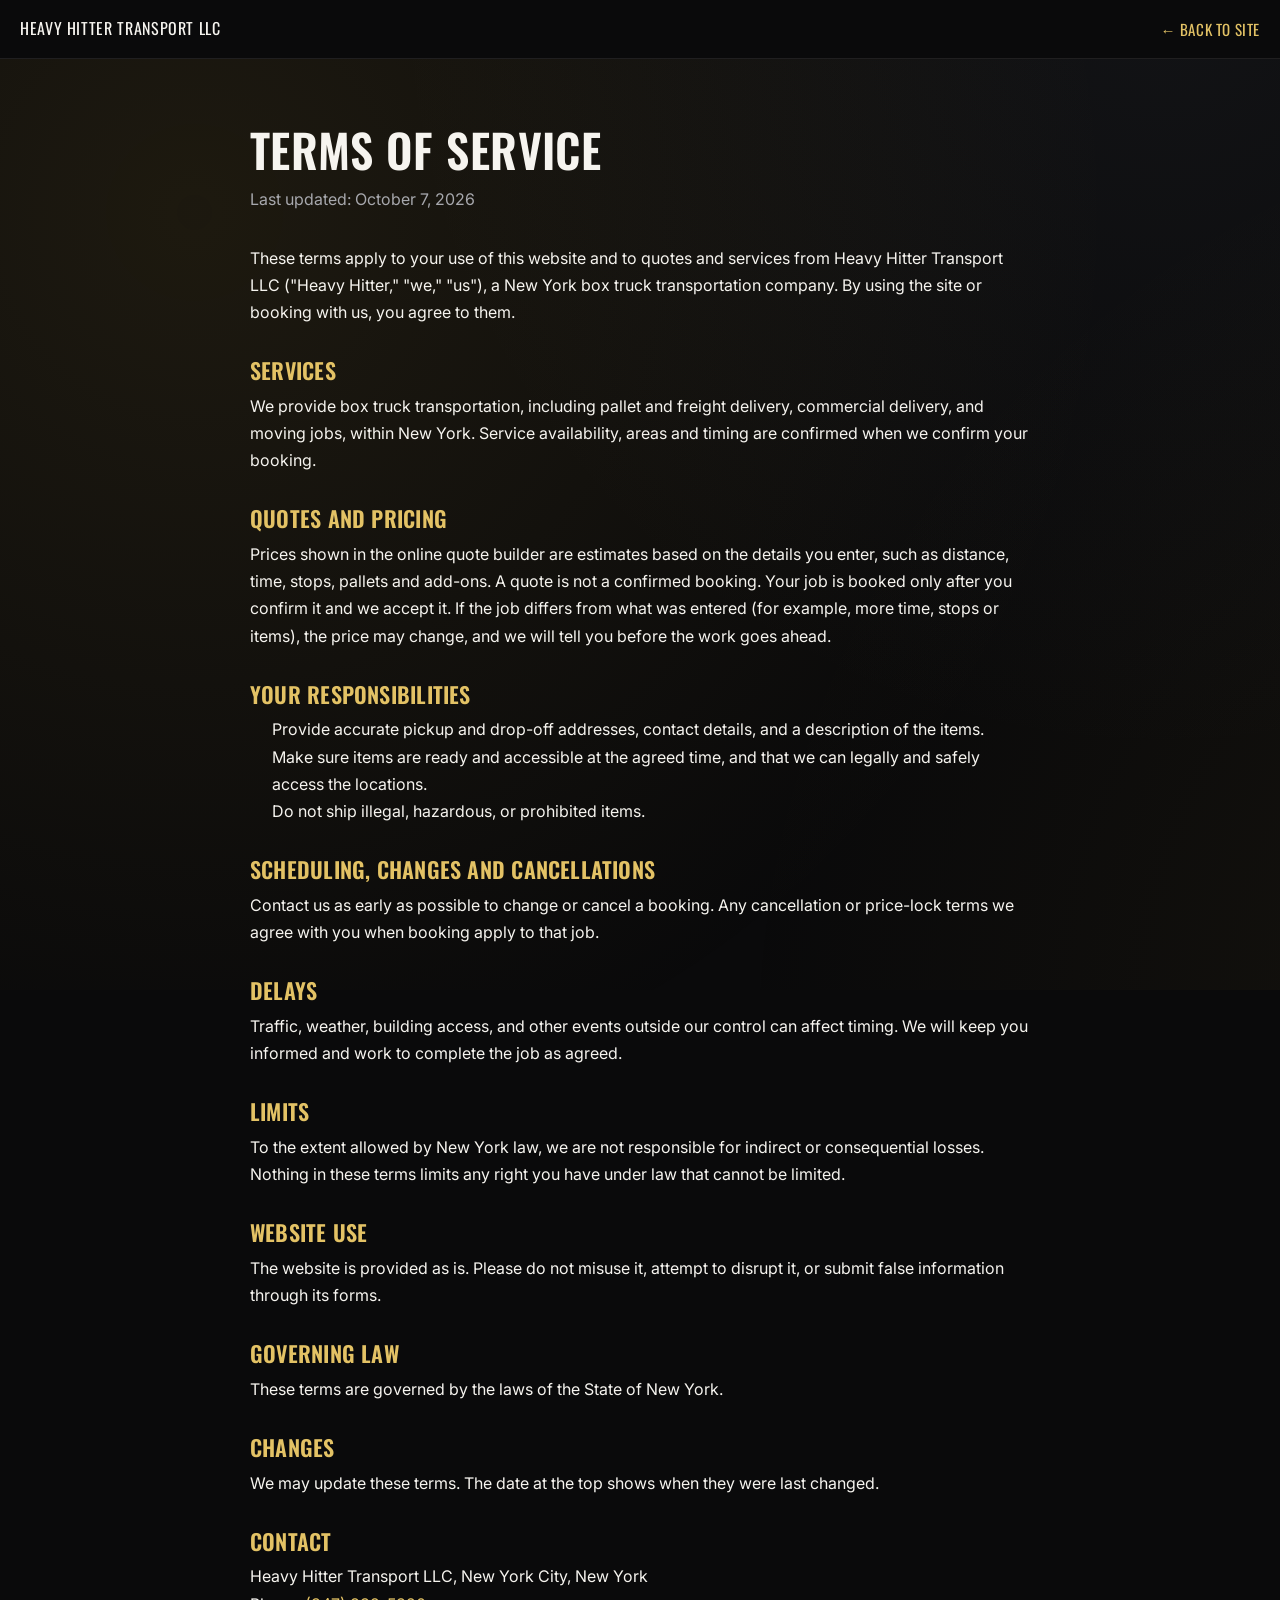
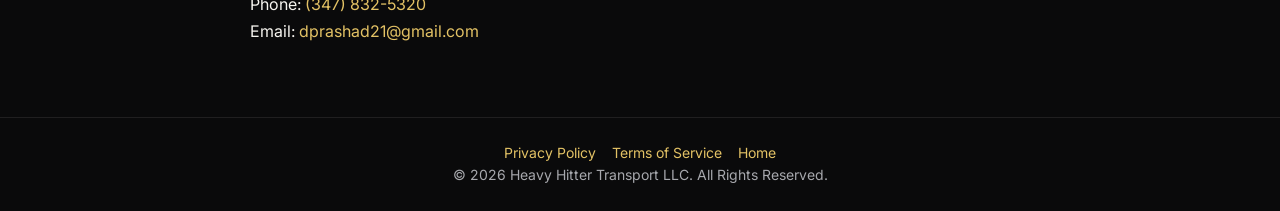
==== terms.html @ 1e374a1f "Add legal pages / update sitemap (terms.html)" ====
<!DOCTYPE html>
<html lang="en">
<head>
<meta charset="UTF-8" />
<meta name="viewport" content="width=device-width, initial-scale=1, viewport-fit=cover" />
<title>Terms of Service | Heavy Hitter Transport LLC</title>
<meta name="description" content="Terms of Service for Heavy Hitter Transport LLC, a New York box truck transportation company." />
<meta name="robots" content="index, follow" />
<link rel="canonical" href="https://www.heavyhittertransport.com/terms.html" />
<link rel="icon" href="favicon.svg" type="image/svg+xml" />
<link rel="preconnect" href="https://fonts.googleapis.com" />
<link rel="preconnect" href="https://fonts.gstatic.com" crossorigin />
<link href="https://fonts.googleapis.com/css2?family=Inter:wght@400;500;600;700&family=Oswald:wght@500;600;700&family=IBM+Plex+Mono:wght@500;600&display=swap" rel="stylesheet" />
<link rel="stylesheet" href="assets/css/styles.css" />
<style>
.legal-wrap{max-width:820px;margin:0 auto;padding:calc(var(--nav-h) + 48px) 20px 72px}
.legal-wrap h1{font-size:clamp(30px,5vw,46px);margin-bottom:8px}
.legal-wrap .legal-updated{color:var(--c-muted);margin-bottom:32px}
.legal-wrap h2{font-size:22px;margin:32px 0 10px;color:var(--c-gold-light)}
.legal-wrap p,.legal-wrap li{color:var(--c-white);line-height:1.7;font-size:16px}
.legal-wrap p{margin-top:10px}
.legal-wrap ul{margin:10px 0 0 22px;padding:0}
.legal-wrap a{color:var(--c-gold-light)}
.legal-top{display:flex;justify-content:space-between;align-items:center;padding:16px 20px;border-bottom:1px solid var(--c-border);position:fixed;top:0;left:0;right:0;background:var(--c-black);z-index:50}
.legal-top a{color:var(--c-white);text-decoration:none;font-family:var(--ff-display);text-transform:uppercase;letter-spacing:.04em}
.legal-top a.back{color:var(--c-gold-light);font-size:15px}
.legal-foot{border-top:1px solid var(--c-border);padding:24px 20px;text-align:center;color:var(--c-muted);font-size:14px}
.legal-foot a{color:var(--c-gold-light);margin:0 8px}
</style>
</head>
<body>
<div class="legal-top"><a href="/">Heavy Hitter Transport LLC</a><a class="back" href="/">&larr; Back to site</a></div>
<main class="legal-wrap" id="main">
<h1>Terms of Service</h1>
<p class="legal-updated">Last updated: October 7, 2026</p>

<p>These terms apply to your use of this website and to quotes and services from Heavy Hitter Transport LLC ("Heavy Hitter," "we," "us"), a New York box truck transportation company. By using the site or booking with us, you agree to them.</p>
<h2>Services</h2>
<p>We provide box truck transportation, including pallet and freight delivery, commercial delivery, and moving jobs, within New York. Service availability, areas and timing are confirmed when we confirm your booking.</p>
<h2>Quotes and pricing</h2>
<p>Prices shown in the online quote builder are estimates based on the details you enter, such as distance, time, stops, pallets and add-ons. A quote is not a confirmed booking. Your job is booked only after you confirm it and we accept it. If the job differs from what was entered (for example, more time, stops or items), the price may change, and we will tell you before the work goes ahead.</p>
<h2>Your responsibilities</h2>
<ul>
<li>Provide accurate pickup and drop-off addresses, contact details, and a description of the items.</li>
<li>Make sure items are ready and accessible at the agreed time, and that we can legally and safely access the locations.</li>
<li>Do not ship illegal, hazardous, or prohibited items.</li>
</ul>
<h2>Scheduling, changes and cancellations</h2>
<p>Contact us as early as possible to change or cancel a booking. Any cancellation or price-lock terms we agree with you when booking apply to that job.</p>
<h2>Delays</h2>
<p>Traffic, weather, building access, and other events outside our control can affect timing. We will keep you informed and work to complete the job as agreed.</p>
<h2>Limits</h2>
<p>To the extent allowed by New York law, we are not responsible for indirect or consequential losses. Nothing in these terms limits any right you have under law that cannot be limited.</p>
<h2>Website use</h2>
<p>The website is provided as is. Please do not misuse it, attempt to disrupt it, or submit false information through its forms.</p>
<h2>Governing law</h2>
<p>These terms are governed by the laws of the State of New York.</p>
<h2>Changes</h2>
<p>We may update these terms. The date at the top shows when they were last changed.</p>

<h2>Contact</h2>
<p>Heavy Hitter Transport LLC, New York City, New York<br />Phone: <a href="tel:+13478325320">(347) 832-5320</a><br />Email: <a href="mailto:dprashad21@gmail.com">dprashad21@gmail.com</a></p>
</main>
<div class="legal-foot"><a href="privacy.html">Privacy Policy</a><a href="terms.html">Terms of Service</a><a href="/">Home</a><p>&copy; 2026 Heavy Hitter Transport LLC. All Rights Reserved.</p></div>
</body>
</html>
---- assets/css/styles.css ----
/* =========================================================
   HEAVY HITTER TRANSPORT LLC — styles.css
   Black / gunmetal / metallic-gold premium transportation site
   ========================================================= */

:root {
  /* Brand palette */
  --c-black: #0a0a0b;
  --c-charcoal: #15161a;
  --c-gunmetal: #212329;
  --c-gunmetal-2: #2b2d34;
  --c-gold: #c8a13b;
  --c-gold-light: #e3c265;
  --c-gold-dim: #9c7d2b;
  --c-white: #f6f4ef;
  --c-muted: #a7a8ad;
  --c-border: rgba(246, 244, 239, 0.09);
  --c-border-strong: rgba(200, 161, 59, 0.35);

  --radius-sm: 6px;
  --radius-md: 12px;
  --radius-lg: 20px;

  --shadow-1: 0 10px 30px rgba(0, 0, 0, 0.45);
  --shadow-2: 0 20px 60px rgba(0, 0, 0, 0.55);

  --ff-display: "Oswald", "Arial Narrow", Arial, sans-serif;
  --ff-body: "Inter", -apple-system, BlinkMacSystemFont, "Segoe UI", Roboto, Helvetica, Arial, sans-serif;
  --ff-mono: "IBM Plex Mono", "SF Mono", Menlo, monospace;

  --container: 1180px;
  --nav-h: 76px;

  --ease-out: cubic-bezier(0.16, 1, 0.3, 1);
  --glass-bg: rgba(255, 255, 255, 0.045);
  --glass-border: rgba(255, 255, 255, 0.09);

  /* 2030 accent layer — cool chrome highlight used only in gradients/glows,
     never as a flat fill, so the palette still reads gold/gunmetal at rest */
  --c-chrome: #dfe6ee;
  --holo-gradient: conic-gradient(from 0deg, var(--c-gold-dim), var(--c-gold-light), var(--c-chrome), var(--c-gold), var(--c-gold-dim));
  --shimmer-gradient: linear-gradient(100deg, var(--c-white) 0%, var(--c-gold-light) 22%, var(--c-chrome) 38%, var(--c-white) 52%, var(--c-gold) 70%, var(--c-white) 100%);
}

@media (prefers-reduced-motion: reduce) {
  *, *::before, *::after { animation-duration: 0.001ms !important; animation-iteration-count: 1 !important; transition-duration: 0.001ms !important; scroll-behavior: auto !important; }
}

/* ---------- Reset ---------- */
*, *::before, *::after { box-sizing: border-box; }
html { scroll-behavior: smooth; }
body, h1, h2, h3, h4, p, ul, figure { margin: 0; }
ul { padding: 0; list-style: none; }
img { max-width: 100%; display: block; }
a { color: inherit; text-decoration: none; }
button { font-family: inherit; cursor: pointer; }
input, select, textarea { font-family: inherit; }

body {
  background: var(--c-black);
  color: var(--c-white);
  font-family: var(--ff-body);
  line-height: 1.6;
  -webkit-font-smoothing: antialiased;
  overflow-x: hidden;
  position: relative;
}
body::before {
  content: "";
  position: fixed;
  inset: -10%;
  z-index: -3;
  background:
    radial-gradient(circle at 15% 20%, rgba(200,161,59,0.10), transparent 42%),
    radial-gradient(circle at 85% 75%, rgba(200,161,59,0.07), transparent 45%),
    radial-gradient(circle at 60% 5%, rgba(120,130,150,0.08), transparent 40%);
  background-size: 140% 140%;
  animation: meshDrift 26s ease-in-out infinite alternate;
  pointer-events: none;
}
@keyframes meshDrift {
  0%   { background-position: 0% 0%, 100% 100%, 50% 0%; }
  100% { background-position: 12% 8%, 88% 92%, 60% 10%; }
}

.scroll-progress {
  position: fixed;
  top: 0; left: 0;
  height: 3px;
  width: 0%;
  background: linear-gradient(90deg, var(--c-gold-dim), var(--c-gold-light));
  box-shadow: 0 0 12px rgba(200,161,59,0.55);
  z-index: 700;
  transition: width 0.08s linear;
}

.container {
  width: 100%;
  max-width: var(--container);
  margin: 0 auto;
  padding: 0 24px;
}

section { padding: 96px 0; position: relative; }
@media (max-width: 720px) {
  section { padding: 64px 0; }
}

.eyebrow {
  display: inline-block;
  font-family: var(--ff-display);
  letter-spacing: 0.22em;
  text-transform: uppercase;
  font-size: 12.5px;
  color: var(--c-gold);
  margin-bottom: 14px;
}

h1, h2, h3, h4 {
  font-family: var(--ff-display);
  text-transform: uppercase;
  letter-spacing: 0.01em;
  line-height: 1.12;
  font-weight: 600;
}

.section-head {
  max-width: 720px;
  margin-bottom: 48px;
}
.section-head h2 { font-size: clamp(28px, 4vw, 42px); }
.section-head p { color: var(--c-muted); margin-top: 14px; font-size: 17px; }
.section-head.center { margin-left: auto; margin-right: auto; text-align: center; }

.gold { color: var(--c-gold); }

/* subtle section divider grid texture */
.grid-fade {
  position: absolute;
  inset: 0;
  background-image:
    linear-gradient(rgba(200,161,59,0.05) 1px, transparent 1px),
    linear-gradient(90deg, rgba(200,161,59,0.05) 1px, transparent 1px);
  background-size: 44px 44px;
  mask-image: linear-gradient(to bottom, transparent, rgba(0,0,0,0.6), transparent);
  pointer-events: none;
  opacity: 0.5;
}

/* ---------- Buttons ---------- */
.btn {
  display: inline-flex;
  align-items: center;
  justify-content: center;
  gap: 10px;
  font-family: var(--ff-display);
  text-transform: uppercase;
  letter-spacing: 0.06em;
  font-size: 14.5px;
  font-weight: 600;
  padding: 16px 30px;
  border-radius: var(--radius-sm);
  border: 1px solid transparent;
  transition: transform 0.18s var(--ease-out), box-shadow 0.18s ease, background 0.18s ease, border-color .18s ease, color .18s ease, clip-path .18s ease;
  white-space: nowrap;
  position: relative;
  overflow: hidden;
  isolation: isolate;
  clip-path: polygon(14px 0, 100% 0, 100% calc(100% - 14px), calc(100% - 14px) 100%, 0 100%, 0 14px);
}
.btn:hover { clip-path: polygon(0 0, 100% 0, 100% calc(100% - 14px), calc(100% - 14px) 100%, 0 100%, 0 0); }
.btn::after {
  content: "";
  position: absolute;
  inset: 0;
  background: linear-gradient(115deg, transparent 30%, rgba(255,255,255,0.35) 48%, transparent 66%);
  transform: translateX(-120%);
  transition: transform 0.55s var(--ease-out);
  pointer-events: none;
  z-index: 1;
}
.btn:hover::after { transform: translateX(120%); }
.btn:active { transform: translateY(1px) scale(0.99); }

.btn-gold {
  background: linear-gradient(180deg, var(--c-gold-light), var(--c-gold));
  color: #14120a;
  box-shadow: var(--shadow-1);
}
.btn-gold:hover { box-shadow: 0 12px 34px rgba(200,161,59,0.35); transform: translateY(-2px); }

.btn-outline {
  background: transparent;
  border-color: rgba(246,244,239,0.25);
  color: var(--c-white);
}
.btn-outline:hover { border-color: var(--c-gold); color: var(--c-gold); transform: translateY(-2px); }

.btn-ghost {
  background: rgba(255,255,255,0.04);
  border-color: var(--c-border);
  color: var(--c-white);
}
.btn-ghost:hover { border-color: var(--c-border-strong); color: var(--c-gold); }

.btn-block { width: 100%; }
.btn-lg { padding: 19px 36px; font-size: 15.5px; }

.btn-row { display: flex; gap: 14px; flex-wrap: wrap; }

/* ---------- Navbar ---------- */
.navbar {
  position: fixed;
  top: 0; left: 0; right: 0;
  height: var(--nav-h);
  z-index: 500;
  display: flex;
  align-items: center;
  background: rgba(10,10,11,0.72);
  backdrop-filter: blur(14px) saturate(140%);
  border-bottom: 1px solid var(--c-border);
  transition: background .25s ease, border-color .25s ease;
}
.navbar.scrolled { background: rgba(10,10,11,0.92); border-color: rgba(200,161,59,0.18); }

.nav-inner {
  width: 100%;
  max-width: var(--container);
  margin: 0 auto;
  padding: 0 24px;
  display: flex;
  align-items: center;
  justify-content: space-between;
}

.brand {
  display: flex;
  align-items: center;
  gap: 12px;
}
.brand-mark {
  width: 40px; height: 40px;
  border-radius: 8px;
  flex-shrink: 0;
}
.brand-text { display: flex; flex-direction: column; line-height: 1.05; }
.brand-text strong {
  font-family: var(--ff-display);
  font-size: 17px;
  letter-spacing: 0.04em;
  text-transform: uppercase;
}
.brand-text span {
  font-size: 10.5px;
  letter-spacing: 0.22em;
  color: var(--c-gold);
  text-transform: uppercase;
}

.nav-links {
  display: flex;
  align-items: center;
  gap: 30px;
}
.nav-links a {
  font-size: 13.5px;
  font-family: var(--ff-display);
  letter-spacing: 0.04em;
  text-transform: uppercase;
  color: var(--c-muted);
  transition: color .18s ease;
  position: relative;
}
.nav-links a:hover { color: var(--c-white); }
.nav-links a::after {
  content: "";
  position: absolute;
  left: 0; bottom: -6px;
  height: 2px; width: 0;
  background: var(--c-gold);
  transition: width .2s ease;
}
.nav-links a:hover::after { width: 100%; }

.nav-cta { display: flex; align-items: center; gap: 12px; }

.nav-toggle {
  display: none;
  flex-direction: column;
  gap: 5px;
  background: none;
  border: none;
  padding: 8px;
}
.nav-toggle span {
  width: 24px; height: 2px;
  background: var(--c-white);
  border-radius: 2px;
  transition: transform .2s ease, opacity .2s ease;
}

.mobile-menu {
  position: fixed;
  top: var(--nav-h); left: 0; right: 0;
  background: var(--c-charcoal);
  border-bottom: 1px solid var(--c-border);
  z-index: 499;
  transform: translateY(-8px);
  opacity: 0;
  visibility: hidden;
  transition: transform .22s ease, opacity .22s ease, visibility .22s;
  padding: 8px 24px 20px;
}
.mobile-menu.open { transform: translateY(0); opacity: 1; visibility: visible; }
.mobile-menu a {
  display: block;
  padding: 14px 4px;
  border-bottom: 1px solid var(--c-border);
  font-family: var(--ff-display);
  letter-spacing: 0.04em;
  text-transform: uppercase;
  font-size: 15px;
  color: var(--c-white);
}
.mobile-menu .btn { margin-top: 16px; }

/* ---------- Hero ---------- */
.hero {
  position: relative;
  padding-top: calc(var(--nav-h) + 64px);
  padding-bottom: 64px;
  min-height: 92vh;
  display: flex;
  align-items: center;
  overflow: hidden;
}
.hero-grid-overlay {
  position: absolute;
  inset: 0;
  z-index: -1;
  background-image:
    linear-gradient(rgba(200,161,59,0.06) 1px, transparent 1px),
    linear-gradient(90deg, rgba(200,161,59,0.06) 1px, transparent 1px);
  background-size: 48px 48px;
  mask-image: linear-gradient(180deg, rgba(0,0,0,0.9) 0%, transparent 75%);
  -webkit-mask-image: linear-gradient(180deg, rgba(0,0,0,0.9) 0%, transparent 75%);
  opacity: 0.5;
  pointer-events: none;
}
.hero-scanline {
  position: absolute;
  left: 0; right: 0;
  height: 140px;
  z-index: -1;
  background: linear-gradient(180deg, transparent, rgba(227,194,101,0.10) 45%, rgba(227,194,101,0.03) 60%, transparent);
  pointer-events: none;
  animation: scanDrift 9s ease-in-out infinite;
}
@keyframes scanDrift {
  0%, 100% { top: -10%; opacity: 0.6; }
  50% { top: 85%; opacity: 0.9; }
}
.hero-glow {
  position: absolute;
  inset: 0;
  z-index: -1;
  background: radial-gradient(420px circle at var(--mx, 50%) var(--my, 30%), rgba(200,161,59,0.18), transparent 65%);
  pointer-events: none;
  transition: background 0.25s ease;
}
@media (hover: none) { .hero-glow { display: none; } }
.hero-bg {
  position: absolute;
  inset: 0;
  z-index: -2;
}
.hero-bg img {
  width: 100%; height: 100%;
  object-fit: cover;
  filter: saturate(0.95) contrast(1.05);
}
.hero-bg::after {
  content: "";
  position: absolute;
  inset: 0;
  background:
    linear-gradient(180deg, rgba(10,10,11,0.55) 0%, rgba(10,10,11,0.72) 45%, rgba(10,10,11,0.96) 100%),
    linear-gradient(90deg, rgba(10,10,11,0.92) 0%, rgba(10,10,11,0.35) 55%, rgba(10,10,11,0.75) 100%);
}
.hero-inner { position: relative; z-index: 2; max-width: 720px; }
.hero h1 {
  font-size: clamp(38px, 6.4vw, 74px);
  letter-spacing: 0.01em;
  margin-bottom: 20px;
}
.hero h1 .shimmer {
  background: var(--shimmer-gradient);
  background-size: 300% 100%;
  background-clip: text;
  -webkit-background-clip: text;
  color: transparent;
  -webkit-text-fill-color: transparent;
  animation: shimmerSweep 6s linear infinite;
}
@keyframes shimmerSweep {
  0% { background-position: 0% 50%; }
  100% { background-position: -300% 50%; }
}
.hero .subhead {
  font-family: var(--ff-display);
  color: var(--c-gold-light);
  text-transform: uppercase;
  font-size: clamp(15px, 2vw, 19px);
  letter-spacing: 0.03em;
  margin-bottom: 20px;
}
.hero .lede {
  color: #dcdbd6;
  font-size: 17.5px;
  max-width: 560px;
  margin-bottom: 34px;
}
.hero .btn-row { margin-bottom: 40px; }

.trust-strip {
  display: flex;
  flex-wrap: wrap;
  gap: 22px 34px;
}
.trust-strip span {
  font-family: var(--ff-display);
  font-size: 12px;
  letter-spacing: 0.14em;
  text-transform: uppercase;
  color: var(--c-muted);
  display: flex;
  align-items: center;
  gap: 8px;
}
.trust-strip span::before {
  content: "";
  width: 6px; height: 6px;
  border-radius: 50%;
  background: var(--c-gold);
  flex-shrink: 0;
}

/* ---------- Network visual (moving grid/node animation) ---------- */
.network-section {
  position: relative;
  overflow: hidden;
  padding: 90px 0;
  background: linear-gradient(180deg, var(--c-black) 0%, var(--c-charcoal) 55%, var(--c-black) 100%);
  border-top: 1px solid var(--c-border);
  border-bottom: 1px solid var(--c-border);
}
.network-canvas {
  position: absolute;
  inset: 0;
  width: 100%;
  height: 100%;
  display: block;
  opacity: 0.85;
}
.network-inner {
  position: relative;
  z-index: 2;
  max-width: 760px;
  margin: 0 auto;
  text-align: center;
}
.network-eyebrow {
  font-family: var(--ff-mono);
  text-transform: uppercase;
  letter-spacing: 0.14em;
  font-size: 13px;
  color: var(--c-gold-light);
  margin-bottom: 16px;
}
.network-section h2 {
  font-family: var(--ff-display);
  text-transform: uppercase;
  letter-spacing: 0.01em;
  font-size: clamp(26px, 4vw, 42px);
  color: var(--c-white);
  margin-bottom: 18px;
  text-shadow: 0 0 30px rgba(200, 161, 59, 0.25);
}
.network-sub {
  color: var(--c-muted);
  font-size: 16px;
  max-width: 560px;
  margin: 0 auto;
}
@media (max-width: 640px) {
  .network-section { padding: 64px 0; }
}

/* ---------- Trust section (below hero) ---------- */
.trust-section {
  padding: 40px 0;
  background: var(--c-charcoal);
  border-top: 1px solid var(--c-border-strong);
  border-bottom: 1px solid var(--c-border);
}
.trust-heading {
  font-family: var(--ff-display);
  text-transform: uppercase;
  letter-spacing: 0.1em;
  font-size: 14px;
  color: var(--c-gold);
  text-align: center;
  margin-bottom: 22px;
}
.trust-items {
  display: flex;
  flex-wrap: wrap;
  justify-content: center;
  gap: 14px 28px;
  margin-bottom: 26px;
}
.trust-items span {
  font-size: 13.5px;
  color: #e7e6e1;
  display: flex;
  align-items: center;
  gap: 8px;
}
.trust-items span::before {
  content: "✓";
  color: var(--c-gold);
  font-weight: 700;
}
.trust-pending {
  display: flex;
  flex-wrap: wrap;
  justify-content: center;
  gap: 10px 20px;
  padding-top: 20px;
  border-top: 1px solid var(--c-border);
}
.pending-chip {
  display: flex;
  align-items: center;
  gap: 8px;
  font-size: 12px;
  padding: 8px 14px;
  border: 1px solid var(--c-border);
  border-radius: 999px;
  background: rgba(255,255,255,0.02);
}
.pending-k {
  font-family: var(--ff-display);
  text-transform: uppercase;
  letter-spacing: 0.05em;
  color: var(--c-muted);
}
.pending-v {
  color: var(--c-gold-light);
  font-style: italic;
}

/* ---------- Offer / $700 ---------- */
.offer {
  background: linear-gradient(180deg, var(--c-charcoal), var(--c-black));
  border-top: 1px solid var(--c-border);
  border-bottom: 1px solid var(--c-border);
}
.offer-card {
  position: relative;
  border: 1px solid var(--c-border-strong);
  border-radius: var(--radius-lg);
  background: linear-gradient(160deg, var(--c-gunmetal), var(--c-charcoal) 60%);
  padding: 56px;
  box-shadow: var(--shadow-2);
  overflow: hidden;
  backdrop-filter: blur(18px) saturate(130%);
  transition: transform 0.3s var(--ease-out), box-shadow 0.3s ease;
}
.offer-card:hover { transform: translateY(-3px); box-shadow: var(--shadow-2), 0 0 0 1px rgba(200,161,59,0.25); }
.offer-card::before {
  content: "";
  position: absolute;
  top: -40%; right: -20%;
  width: 480px; height: 480px;
  background: radial-gradient(circle, rgba(200,161,59,0.16), transparent 70%);
  pointer-events: none;
}
.offer-top {
  display: flex;
  flex-wrap: wrap;
  align-items: flex-end;
  justify-content: space-between;
  gap: 24px;
  margin-bottom: 30px;
  position: relative;
  z-index: 1;
}
.offer-title h2 { font-size: clamp(24px, 3.4vw, 34px); margin-bottom: 8px; }
.offer-title p { color: var(--c-muted); font-size: 15px; text-transform: uppercase; letter-spacing: 0.08em; font-family: var(--ff-display); }
.price-tag { text-align: right; }
.price-tag .amount {
  font-family: var(--ff-mono);
  font-weight: 600;
  font-size: clamp(56px, 9vw, 96px);
  color: var(--c-gold);
  line-height: 1;
}
.price-tag .amount sup { font-size: 0.4em; top: -0.5em; }
.price-tag .amount-note { color: var(--c-muted); font-size: 13px; text-transform: uppercase; letter-spacing: 0.08em; }

.offer-scope {
  position: relative;
  z-index: 1;
  margin-bottom: 26px;
  padding: 16px 18px;
  background: rgba(200,161,59,0.08);
  border: 1px solid rgba(200,161,59,0.28);
  border-radius: var(--radius-md);
  font-size: 14.5px;
  line-height: 1.65;
  color: #e7e6e1;
}
.offer-scope strong { color: var(--c-gold); }

.offer-grid {
  display: grid;
  grid-template-columns: repeat(2, 1fr);
  gap: 12px 28px;
  margin-bottom: 34px;
  position: relative;
  z-index: 1;
}
@media (max-width: 620px) { .offer-grid { grid-template-columns: 1fr; } }
.offer-grid li {
  display: flex;
  gap: 10px;
  font-size: 15px;
  color: #e7e6e1;
}
.offer-grid li::before {
  content: "✓";
  color: var(--c-gold);
  font-weight: 700;
  flex-shrink: 0;
}

.offer-cta { position: relative; z-index: 1; }
.disclosure {
  margin-top: 22px;
  font-size: 12.5px;
  color: var(--c-muted);
  line-height: 1.6;
  max-width: 760px;
  position: relative;
  z-index: 1;
}

/* ---------- Pricing tiers ---------- */
.pricing-tiers {
  display: grid;
  grid-template-columns: repeat(3, 1fr);
  gap: 22px;
  margin-top: 50px;
}
@media (max-width: 980px) { .pricing-tiers { grid-template-columns: 1fr; } }
.tier-card {
  position: relative;
  border: 1px solid var(--c-border-strong);
  border-radius: var(--radius-lg);
  background: linear-gradient(160deg, var(--c-gunmetal), var(--c-charcoal) 65%);
  padding: 32px 28px;
  box-shadow: var(--shadow-1);
  backdrop-filter: blur(14px) saturate(130%);
  transition: transform 0.3s var(--ease-out), box-shadow 0.3s ease, border-color 0.3s ease;
  transform-style: preserve-3d;
  will-change: transform;
}
.tier-card:hover { transform: translateY(-5px); border-color: var(--c-border-strong); box-shadow: var(--shadow-2); }
.tier-card.featured {
  border-color: var(--c-gold);
  box-shadow: var(--shadow-2), 0 0 0 1px rgba(200,161,59,0.4);
}
.tier-card.featured:hover { box-shadow: var(--shadow-2), 0 0 0 1px rgba(200,161,59,0.55), 0 0 40px rgba(200,161,59,0.18); }
.tier-badge {
  position: absolute;
  top: -13px; right: 24px;
  background: var(--c-gold);
  color: var(--c-black);
  font-family: var(--ff-display);
  font-size: 11.5px;
  font-weight: 600;
  letter-spacing: 0.06em;
  text-transform: uppercase;
  padding: 5px 14px;
  border-radius: 999px;
}
.tier-head h3 { font-size: 19px; margin-bottom: 4px; }
.tier-head p { color: var(--c-muted); font-size: 12.5px; text-transform: uppercase; letter-spacing: 0.06em; font-family: var(--ff-display); }
.tier-price {
  font-family: var(--ff-mono);
  font-weight: 600;
  font-size: clamp(38px, 5vw, 48px);
  color: var(--c-gold);
  line-height: 1;
  margin: 20px 0 22px;
}
.tier-price sup { font-size: 0.42em; top: -0.6em; }
.tier-price span { font-size: 0.28em; color: var(--c-muted); text-transform: uppercase; letter-spacing: 0.06em; margin-left: 6px; }
.tier-list { display: grid; gap: 10px; }
.tier-list li {
  display: flex;
  gap: 10px;
  font-size: 14px;
  color: #e7e6e1;
  line-height: 1.4;
}
.tier-list li::before { content: "✓"; color: var(--c-gold); font-weight: 700; flex-shrink: 0; }
.tier-note {
  margin-top: 16px;
  font-size: 12.5px;
  color: var(--c-muted);
  line-height: 1.55;
}

.rate-extras {
  margin-top: 40px;
  border: 1px solid var(--c-border);
  border-radius: var(--radius-lg);
  background: rgba(255,255,255,0.02);
  padding: 28px 30px;
}
.rate-extras h3 { font-size: 16.5px; margin-bottom: 18px; }
.extras-grid { display: grid; grid-template-columns: repeat(2, 1fr); gap: 12px 32px; }
@media (max-width: 700px) { .extras-grid { grid-template-columns: 1fr; } }
.extra-row {
  display: flex;
  justify-content: space-between;
  gap: 16px;
  padding: 10px 0;
  border-bottom: 1px solid var(--c-border);
  font-size: 14px;
}
.extra-row .k { color: #dcdbd6; }
.extra-row .v { color: var(--c-gold); font-family: var(--ff-display); font-weight: 500; }

.pricing-subhead {
  margin-top: 56px;
  margin-bottom: 28px;
  max-width: 760px;
}
.pricing-subhead h3 { font-size: 21px; margin-bottom: 10px; }
.pricing-subhead p { color: var(--c-muted); font-size: 14.5px; line-height: 1.6; }

/* ---------- Instant estimator ---------- */
.estimator {
  margin-top: 46px;
  border: 1px solid var(--c-border-strong);
  border-radius: var(--radius-lg);
  background: linear-gradient(160deg, var(--c-gunmetal), var(--c-charcoal) 65%);
  padding: 36px;
  box-shadow: var(--shadow-1);
}
.estimator-head h3 { font-size: 19px; margin-bottom: 6px; }
.estimator-head p { color: var(--c-muted); font-size: 14px; margin-bottom: 26px; }
.estimator-body { display: grid; grid-template-columns: 1.1fr 1fr; gap: 30px; align-items: start; }
@media (max-width: 900px) { .estimator-body { grid-template-columns: 1fr; } }
.estimator-controls { display: grid; grid-template-columns: 1fr 1fr; gap: 16px; }
@media (max-width: 560px) { .estimator-controls { grid-template-columns: 1fr; } }
.estimator-controls .form-field.full,
.estimator-controls #est-calc-btn { grid-column: 1 / -1; }
.estimator-result {
  border: 1px solid var(--c-border);
  border-radius: var(--radius-md);
  background: rgba(0,0,0,0.25);
  padding: 26px;
  min-height: 180px;
  display: flex;
  flex-direction: column;
  justify-content: center;
}
.est-placeholder { color: var(--c-muted); font-size: 14px; line-height: 1.6; }
.est-range {
  font-family: var(--ff-display);
  font-size: clamp(30px, 4vw, 38px);
  color: var(--c-gold);
  margin-bottom: 10px;
}
.est-breakdown { display: grid; gap: 6px; font-size: 13.5px; color: #dcdbd6; margin-top: 10px; }
.est-breakdown .row { display: flex; justify-content: space-between; gap: 12px; }
.est-note { margin-top: 14px; font-size: 12.5px; color: var(--c-muted); line-height: 1.5; }
.est-request-btn { margin-top: 18px; }

/* ---------- Price Lock guarantee block ---------- */
.guarantee-block {
  margin-top: 46px;
  border: 1px solid var(--c-gold);
  border-radius: var(--radius-lg);
  background: linear-gradient(160deg, rgba(200,161,59,0.08), rgba(255,255,255,0.02) 65%);
  box-shadow: var(--shadow-1), 0 0 0 1px rgba(200,161,59,0.25);
  padding: 36px;
  backdrop-filter: blur(16px) saturate(130%);
  transition: box-shadow 0.3s ease;
}
.guarantee-block:hover { box-shadow: var(--shadow-2), 0 0 0 1px rgba(200,161,59,0.4), 0 0 44px rgba(200,161,59,0.14); }
.guarantee-head { text-align: center; margin-bottom: 28px; }
.guarantee-badge {
  display: inline-block;
  font-family: var(--ff-display);
  font-size: 11.5px;
  font-weight: 600;
  letter-spacing: 0.08em;
  text-transform: uppercase;
  color: var(--c-black);
  background: var(--c-gold);
  padding: 6px 16px;
  border-radius: 999px;
  margin-bottom: 14px;
}
.guarantee-head h3 { font-size: clamp(20px, 2.6vw, 26px); }
.guarantee-grid {
  display: grid;
  grid-template-columns: repeat(2, 1fr);
  gap: 22px 30px;
}
@media (max-width: 700px) { .guarantee-grid { grid-template-columns: 1fr; } }
.guarantee-item h4 {
  font-size: 15.5px;
  color: var(--c-gold);
  margin-bottom: 6px;
  font-family: var(--ff-display);
}
.guarantee-item p { font-size: 14px; color: #dcdbd6; line-height: 1.55; }
.cancellation-table { display: grid; gap: 8px; margin-top: 4px; }
.cancel-row {
  display: flex;
  justify-content: space-between;
  gap: 12px;
  font-size: 13px;
  padding: 8px 0;
  border-bottom: 1px solid var(--c-border);
}
.cancel-row .k { color: #dcdbd6; }
.cancel-row .v { color: var(--c-gold); font-family: var(--ff-display); font-weight: 500; text-align: right; }
.cancel-note { margin-top: 10px; font-size: 12px; color: var(--c-muted); }
@media (max-width: 480px) {
  .cancel-row { flex-direction: column; gap: 4px; }
  .cancel-row .v { text-align: left; }
  .spec-row { flex-direction: column; gap: 4px; }
  .spec-row .v { text-align: left; }
}

/* ---------- Services ---------- */
.card-grid {
  display: grid;
  grid-template-columns: repeat(4, 1fr);
  gap: 20px;
}
@media (max-width: 980px) { .card-grid { grid-template-columns: repeat(2, 1fr); } }
@media (max-width: 560px) { .card-grid { grid-template-columns: 1fr; } }

.service-card {
  background: var(--c-charcoal);
  border: 1px solid var(--c-border);
  border-radius: var(--radius-md);
  padding: 28px 24px;
  transition: transform .2s ease, border-color .2s ease, background .2s ease, box-shadow .2s ease;
  transform-style: preserve-3d;
  will-change: transform;
}
.service-card:hover {
  transform: translateY(-4px);
  border-color: var(--c-border-strong);
  background: var(--c-gunmetal);
}

/* ---- 3D pointer-tilt (desktop, fine-pointer only; see setupTiltEffect in main.js) ----
   JS sets --tilt-x/--tilt-y/--tilt-lift per-frame from pointer position and toggles this
   class; base :hover rules above still apply as the resting state on touch/no-JS.
   IMPORTANT: service-card also carries .reveal, and .reveal.in-view (line ~1561, same
   2-class specificity, declared later in the file) permanently sets its own `transform`
   once the scroll-reveal fires — which is on every card, immediately. That rule was
   silently winning the cascade every time, so the tilt transform was computed correctly
   by JS but never actually rendered. `!important` here removes the whack-a-mole with any
   current or future rule that also touches `transform` on these cards. */
.service-card.tilt-active,
.tier-card.tilt-active {
  transition: transform .06s linear, box-shadow .15s ease;
  transform: perspective(900px)
    rotateX(var(--tilt-x, 0deg))
    rotateY(var(--tilt-y, 0deg))
    translateY(var(--tilt-lift, -4px))
    translateZ(0) !important;
  box-shadow: 0 22px 40px -18px rgba(0,0,0,0.55);
}
@media (prefers-reduced-motion: reduce) {
  .service-card.tilt-active,
  .tier-card.tilt-active { transform: none !important; transition: transform .2s ease; box-shadow: none; }
}
.service-card .icon {
  width: 46px; height: 46px;
  border-radius: 10px;
  background: rgba(200,161,59,0.12);
  display: flex; align-items: center; justify-content: center;
  margin-bottom: 18px;
  color: var(--c-gold);
}
.service-card h3 { font-size: 16.5px; margin-bottom: 10px; letter-spacing: 0.02em; }
.service-card p { font-size: 14px; color: var(--c-muted); }

/* ---------- Truck spec ---------- */
.truck-section { background: var(--c-charcoal); border-top: 1px solid var(--c-border); border-bottom: 1px solid var(--c-border); }
.truck-layout {
  display: grid;
  grid-template-columns: 1.1fr 1fr;
  gap: 56px;
  align-items: center;
}
@media (max-width: 900px) { .truck-layout { grid-template-columns: 1fr; gap: 36px; } }
.truck-photo {
  border-radius: var(--radius-lg);
  overflow: hidden;
  border: 1px solid var(--c-border-strong);
  box-shadow: var(--shadow-2);
}
.truck-photo img { width: 100%; height: 100%; object-fit: cover; aspect-ratio: 4/3; }

.truck-copy .stat-big {
  font-family: var(--ff-mono);
  font-weight: 600;
  font-size: clamp(40px, 6vw, 58px);
  color: var(--c-gold);
  letter-spacing: 0.02em;
  margin-bottom: 6px;
}
.truck-copy .stat-label {
  font-size: 13px;
  letter-spacing: 0.14em;
  text-transform: uppercase;
  color: var(--c-muted);
  margin-bottom: 30px;
}
.feature-list {
  display: grid;
  gap: 14px;
}
.feature-list li {
  display: flex;
  gap: 12px;
  align-items: flex-start;
  font-size: 15px;
  color: #e7e6e1;
  padding: 14px 16px;
  background: rgba(255,255,255,0.03);
  border: 1px solid var(--c-border);
  border-radius: var(--radius-sm);
}
.feature-list li::before {
  content: "";
  width: 6px; height: 6px;
  margin-top: 7px;
  border-radius: 50%;
  background: var(--c-gold);
  flex-shrink: 0;
}
.truck-note {
  margin-top: 22px;
  font-size: 12.5px;
  color: var(--c-muted);
}

/* ---------- Truck spec table ---------- */
.spec-table {
  display: grid;
  gap: 0;
  margin: 22px 0 26px;
  border: 1px solid var(--c-border);
  border-radius: var(--radius-md);
  overflow: hidden;
}
.spec-row {
  display: flex;
  justify-content: space-between;
  gap: 16px;
  padding: 11px 16px;
  border-bottom: 1px solid var(--c-border);
  font-size: 13.5px;
}
.spec-row:last-child { border-bottom: none; }
.spec-row .k { color: #dcdbd6; }
.spec-row .v { color: var(--c-muted); font-style: italic; text-align: right; }
.spec-row .v[data-confirmed="true"] { color: var(--c-gold-light); font-style: normal; font-family: var(--ff-display); }

.equip-note {
  margin: 4px 0 22px;
  padding: 14px 16px;
  background: rgba(255,255,255,0.03);
  border: 1px solid var(--c-border);
  border-left: 3px solid var(--c-gold);
  border-radius: var(--radius-sm);
  font-size: 13.5px;
  color: #cfcdc6;
  line-height: 1.55;
}
.equip-note strong {
  display: block;
  margin-bottom: 4px;
  font-size: 14px;
  color: var(--c-gold-light);
  font-family: var(--ff-display);
  font-weight: 500;
}

/* ---------- Who we serve ---------- */
.serve-grid {
  display: grid;
  grid-template-columns: repeat(4, 1fr);
  gap: 18px;
}
@media (max-width: 900px) { .serve-grid { grid-template-columns: repeat(3, 1fr); } }
@media (max-width: 620px) { .serve-grid { grid-template-columns: repeat(2, 1fr); } }
.serve-item {
  display: flex;
  flex-direction: column;
  align-items: center;
  gap: 10px;
  text-align: center;
  padding: 22px 10px;
  border: 1px solid var(--c-border);
  border-radius: var(--radius-md);
  background: rgba(255,255,255,0.02);
}
.serve-item .icon {
  width: 40px; height: 40px;
  display: flex; align-items: center; justify-content: center;
  color: var(--c-gold);
}
.serve-item span { font-size: 13.5px; color: #dcdbd6; }

.excluded-cargo-note {
  margin-top: 30px;
  text-align: center;
  max-width: 680px;
  margin-left: auto;
  margin-right: auto;
  font-size: 13px;
  color: var(--c-muted);
  border: 1px solid var(--c-border);
  border-radius: var(--radius-md);
  padding: 16px 20px;
  background: rgba(255,255,255,0.02);
}

/* ---------- Business & recurring delivery ---------- */
.biz-recurring-section {
  background: var(--c-charcoal);
  border-top: 1px solid var(--c-border);
  border-bottom: 1px solid var(--c-border);
}
.biz-cta { text-align: center; margin-top: 40px; }

/* ---------- Proof of delivery ---------- */
.pod-section {}

/* ---------- Gallery ---------- */
.gallery-grid {
  display: grid;
  grid-template-columns: repeat(3, 1fr);
  gap: 16px;
}
@media (max-width: 980px) { .gallery-grid { grid-template-columns: repeat(2, 1fr); } }
@media (max-width: 560px) { .gallery-grid { grid-template-columns: 1fr; } }
.gallery-item {
  margin: 0;
  border-radius: var(--radius-md);
  overflow: hidden;
  border: 1px solid var(--c-border-strong);
  background: var(--c-charcoal);
  box-shadow: var(--shadow-2);
}
.gallery-item img {
  width: 100%;
  height: 100%;
  aspect-ratio: 4/3;
  object-fit: cover;
  display: block;
}
.gallery-caption {
  padding: 12px 14px;
  font-family: var(--ff-display);
  font-size: 12.5px;
  letter-spacing: 0.06em;
  text-transform: uppercase;
  color: var(--c-muted);
  border-top: 1px solid var(--c-border);
}
.gallery-placeholder {
  aspect-ratio: 4/3;
  border: 1px dashed var(--c-border-strong);
  border-radius: var(--radius-md);
  background: rgba(255,255,255,0.02);
  display: flex;
  align-items: center;
  justify-content: center;
  text-align: center;
  padding: 16px;
}
.gallery-placeholder span {
  font-family: var(--ff-display);
  font-size: 12.5px;
  letter-spacing: 0.06em;
  text-transform: uppercase;
  color: var(--c-muted);
}

.footer-credentials {
  margin-top: 14px;
  font-size: 11.5px;
  color: var(--c-muted);
  line-height: 1.7;
}
.footer-credentials span { color: var(--c-gold-light); font-style: italic; }

/* ---------- Service area ---------- */
.area-section { background: var(--c-charcoal); border-top: 1px solid var(--c-border); border-bottom: 1px solid var(--c-border); }
.area-layout {
  display: grid;
  grid-template-columns: 1fr 1fr;
  gap: 50px;
  align-items: center;
}
@media (max-width: 900px) { .area-layout { grid-template-columns: 1fr; } }

.map-visual {
  border: 1px solid var(--c-border-strong);
  border-radius: var(--radius-lg);
  background:
    radial-gradient(circle at 30% 30%, rgba(200,161,59,0.14), transparent 55%),
    linear-gradient(160deg, var(--c-gunmetal), var(--c-black));
  padding: 40px;
  min-height: 320px;
  position: relative;
  overflow: hidden;
}
.map-visual svg { width: 100%; height: 100%; }
.map-visual.map-photo { padding: 0; min-height: 0; line-height: 0; }
.map-visual.map-photo img { display: block; width: 100%; height: auto; border-radius: inherit; }
.map-visual .pin {
  fill: var(--c-gold);
}
.map-visual .region {
  fill: rgba(200,161,59,0.10);
  stroke: rgba(200,161,59,0.5);
  stroke-width: 1;
}

.area-list { display: grid; grid-template-columns: 1fr 1fr; gap: 10px 24px; margin-bottom: 20px; }
@media (max-width: 480px) { .area-list { grid-template-columns: 1fr; } }
.area-list li {
  font-size: 15px;
  color: #e7e6e1;
  padding: 10px 0;
  border-bottom: 1px solid var(--c-border);
  display: flex; align-items: center; gap: 10px;
}
.area-list li::before { content: "→"; color: var(--c-gold); }
.area-note { font-size: 13px; color: var(--c-muted); }

/* ---------- Process ---------- */
.process-grid {
  display: grid;
  grid-template-columns: repeat(4, 1fr);
  gap: 22px;
}
@media (max-width: 900px) { .process-grid { grid-template-columns: repeat(2, 1fr); } }
@media (max-width: 560px) { .process-grid { grid-template-columns: 1fr; } }
.process-step {
  padding: 30px 22px;
  border: 1px solid var(--c-border);
  border-radius: var(--radius-md);
  background: var(--c-charcoal);
  position: relative;
}
.process-step .num {
  font-family: var(--ff-display);
  font-size: 44px;
  color: rgba(200,161,59,0.35);
  margin-bottom: 14px;
}
.process-step h3 { font-size: 16px; margin-bottom: 8px; }
.process-step p { font-size: 14px; color: var(--c-muted); }

/* ---------- Why us ---------- */
.why-grid {
  display: grid;
  grid-template-columns: repeat(4, 1fr);
  gap: 18px;
}
@media (max-width: 900px) { .why-grid { grid-template-columns: repeat(2, 1fr); } }
@media (max-width: 560px) { .why-grid { grid-template-columns: 1fr; } }
.why-item {
  padding: 24px 20px;
  border-left: 2px solid var(--c-gold);
  background: rgba(255,255,255,0.02);
  border-radius: 0 var(--radius-sm) var(--radius-sm) 0;
}
.why-item h3 { font-size: 15.5px; letter-spacing: 0.02em; }

/* ---------- Published customer reviews (auto-sliding carousel) ---------- */
/* Viewport clips to exactly 3 cards' worth of width so the section never grows
   as more reviews are added; assets/js/main.js (setupReviewsCarousel) slides
   .reviews-track left on a timer and loops through every .review-card. */
.reviews-carousel-viewport {
  overflow: hidden;
  margin-bottom: 40px;
}
.reviews-track {
  display: flex;
  gap: 20px;
}
.review-card {
  flex: 0 0 calc((100% - 40px) / 3);
  min-width: 0;
  padding: 26px 24px;
  border: 1px solid var(--c-border-strong);
  background: var(--c-charcoal);
  border-radius: var(--radius-md);
  box-shadow: var(--shadow-1);
}
@media (max-width: 900px) {
  .review-card { flex-basis: calc((100% - 20px) / 2); }
}
@media (max-width: 620px) {
  .review-card { flex-basis: 100%; }
}
@media (prefers-reduced-motion: reduce) {
  .reviews-track { transition: none !important; }
}
.review-stars {
  color: var(--c-gold);
  font-size: 15px;
  letter-spacing: 0.12em;
  margin-bottom: 12px;
}
.review-text {
  color: var(--c-white);
  font-size: 15px;
  line-height: 1.6;
  margin-bottom: 16px;
}
.review-author {
  font-family: var(--ff-display);
  font-size: 13px;
  letter-spacing: 0.06em;
  text-transform: uppercase;
  color: var(--c-muted);
}

/* ---------- Business info ---------- */
.biz-section { background: var(--c-charcoal); border-top: 1px solid var(--c-border); border-bottom: 1px solid var(--c-border); }
.biz-table {
  display: grid;
  grid-template-columns: 1fr 1fr;
  border: 1px solid var(--c-border);
  border-radius: var(--radius-md);
  overflow: hidden;
}
@media (max-width: 700px) { .biz-table { grid-template-columns: 1fr; } }
.biz-row {
  display: contents;
}
.biz-table .k, .biz-table .v {
  padding: 18px 24px;
  border-bottom: 1px solid var(--c-border);
  font-size: 14.5px;
}
.biz-table .k {
  font-family: var(--ff-display);
  text-transform: uppercase;
  letter-spacing: 0.06em;
  font-size: 12.5px;
  color: var(--c-gold);
  background: rgba(255,255,255,0.02);
}
.biz-table .v { color: #e7e6e1; }
.biz-note {
  margin-top: 20px;
  font-size: 12.5px;
  color: var(--c-muted);
  max-width: 720px;
}

/* ---------- Quote form ---------- */
.quote-layout {
  display: grid;
  grid-template-columns: 0.85fr 1.15fr;
  gap: 50px;
}
@media (max-width: 900px) { .quote-layout { grid-template-columns: 1fr; } }

.quote-side .btn-row { margin-top: 26px; flex-direction: column; }
.quote-side .btn-row .btn { width: 100%; justify-content: center; }
.quote-side ul { margin-top: 26px; display: grid; gap: 10px; }
.quote-side ul li { font-size: 14px; color: var(--c-muted); display: flex; gap: 8px; }
.quote-side ul li::before { content: "•"; color: var(--c-gold); }

.quote-form {
  background: var(--c-charcoal);
  border: 1px solid var(--c-border);
  border-radius: var(--radius-lg);
  padding: 36px;
}
.form-grid {
  display: grid;
  grid-template-columns: 1fr 1fr;
  gap: 18px;
}
@media (max-width: 560px) { .form-grid { grid-template-columns: 1fr; } }
.form-field { display: flex; flex-direction: column; gap: 8px; }
.form-field.full { grid-column: 1 / -1; }
.form-field label {
  font-size: 12.5px;
  letter-spacing: 0.06em;
  text-transform: uppercase;
  color: var(--c-muted);
}
.form-field input,
.form-field select,
.form-field textarea {
  background: var(--c-black);
  border: 1px solid var(--c-border);
  border-radius: var(--radius-sm);
  padding: 13px 14px;
  color: var(--c-white);
  font-size: 14.5px;
  transition: border-color .18s ease, background .18s ease;
}
.form-field input:focus,
.form-field select:focus,
.form-field textarea:focus {
  outline: none;
  border-color: var(--c-gold);
  background: #0f0f11;
}
.form-field textarea { resize: vertical; min-height: 90px; }
.radio-group { display: flex; flex-wrap: wrap; gap: 10px; }
.radio-chip {
  border: 1px solid var(--c-border);
  border-radius: 999px;
  padding: 9px 16px;
  font-size: 13px;
  color: var(--c-muted);
  cursor: pointer;
  transition: border-color .18s ease, color .18s ease, background .18s ease;
}
.radio-chip input { display: none; }
.radio-chip:hover { border-color: var(--c-border-strong); }
.radio-chip.active { border-color: var(--c-gold); color: var(--c-gold); background: rgba(200,161,59,0.08); }

.checkbox-field {
  display: flex; align-items: flex-start; gap: 10px;
  font-size: 13.5px; color: var(--c-muted);
  margin-top: 6px;
}
.checkbox-field input { margin-top: 3px; accent-color: var(--c-gold); }

.form-status {
  margin-top: 18px;
  padding: 14px 16px;
  border-radius: var(--radius-sm);
  font-size: 14px;
  display: none;
}
.form-status.success {
  display: block;
  background: rgba(200,161,59,0.1);
  border: 1px solid var(--c-border-strong);
  color: var(--c-gold-light);
}
.form-status.error {
  display: block;
  background: rgba(200,60,60,0.1);
  border: 1px solid rgba(200,80,80,0.4);
  color: #ffb4b4;
}

/* ---------- Partner / subcontractor program ---------- */
.partner-equipment-grid {
  display: grid;
  grid-template-columns: repeat(2, 1fr);
  gap: 22px;
  margin-top: 44px;
}
@media (max-width: 700px) { .partner-equipment-grid { grid-template-columns: 1fr; } }
.partner-equipment-card {
  padding: 30px 26px;
  border: 1px solid var(--c-border);
  border-radius: var(--radius-md);
  background: var(--c-charcoal);
}
.partner-equipment-card h3 { font-size: 17px; margin-bottom: 10px; color: var(--c-gold-light); }
.partner-equipment-card p { font-size: 14px; color: var(--c-muted); }

.partner-info-grid {
  display: grid;
  grid-template-columns: repeat(2, 1fr);
  gap: 22px;
  margin-top: 22px;
}
@media (max-width: 700px) { .partner-info-grid { grid-template-columns: 1fr; } }
.partner-info-block {
  padding: 28px 26px;
  border: 1px solid var(--c-border);
  border-radius: var(--radius-md);
  background: rgba(255,255,255,0.02);
}
.partner-info-block h3 { font-size: 15.5px; margin-bottom: 12px; letter-spacing: 0.02em; }
.partner-info-block p { font-size: 14px; color: var(--c-muted); margin-bottom: 10px; }
.partner-info-block p:last-child { margin-bottom: 0; }
.partner-info-block ul { display: grid; gap: 10px; }
.partner-info-block ul li {
  font-size: 13.5px;
  color: var(--c-muted);
  display: flex;
  gap: 8px;
}
.partner-info-block ul li::before { content: "•"; color: var(--c-gold); }
.partner-info-block ul li strong { color: #e7e6e1; }

.partner-lead {
  max-width: 720px;
  margin: 40px auto 30px;
  text-align: center;
}
.partner-lead p { color: var(--c-muted); font-size: 15px; margin-bottom: 22px; }
.partner-lead .btn-row { justify-content: center; }

.partner-form { max-width: 900px; margin: 0 auto; }

/* ---------- Call CTA ---------- */
.call-cta {
  background: linear-gradient(160deg, var(--c-gunmetal-2), var(--c-black) 70%);
  border-top: 1px solid var(--c-border-strong);
  border-bottom: 1px solid var(--c-border-strong);
  text-align: center;
}
.call-cta h2 { font-size: clamp(28px, 5vw, 48px); margin-bottom: 16px; }
.call-cta p { color: var(--c-muted); max-width: 560px; margin: 0 auto 34px; font-size: 16px; }
.call-cta .btn-row { justify-content: center; }

/* ---------- FAQ ---------- */
.faq-list { max-width: 780px; margin: 0 auto; }
.faq-item {
  border-bottom: 1px solid var(--c-border);
}
.faq-q {
  width: 100%;
  display: flex;
  align-items: center;
  justify-content: space-between;
  gap: 16px;
  padding: 22px 4px;
  background: none;
  border: none;
  color: var(--c-white);
  text-align: left;
  font-size: 16px;
  font-family: var(--ff-body);
  font-weight: 600;
}
.faq-q .plus {
  font-family: var(--ff-display);
  font-size: 20px;
  color: var(--c-gold);
  transition: transform .25s ease;
  flex-shrink: 0;
}
.faq-item.open .faq-q .plus { transform: rotate(45deg); }
.faq-a {
  max-height: 0;
  overflow: hidden;
  transition: max-height .28s ease;
}
.faq-a p { padding: 0 4px 22px; color: var(--c-muted); font-size: 14.5px; line-height: 1.7; }

/* ---------- Footer ---------- */
footer {
  background: var(--c-black);
  border-top: 1px solid var(--c-border);
  padding: 56px 0 110px;
}
.footer-top {
  display: flex;
  flex-wrap: wrap;
  justify-content: space-between;
  gap: 40px;
  margin-bottom: 40px;
}
.footer-brand p { color: var(--c-muted); font-size: 14px; margin-top: 10px; max-width: 320px; }
.footer-cols { display: flex; gap: 60px; flex-wrap: wrap; }
.footer-col h4 {
  font-family: var(--ff-display);
  font-size: 12.5px;
  letter-spacing: 0.1em;
  color: var(--c-gold);
  margin-bottom: 14px;
}
.footer-col a, .footer-col span {
  display: block;
  font-size: 14px;
  color: var(--c-muted);
  padding: 6px 0;
}
.footer-col a:hover { color: var(--c-white); }
.footer-bottom {
  border-top: 1px solid var(--c-border);
  padding-top: 24px;
  display: flex;
  justify-content: space-between;
  flex-wrap: wrap;
  gap: 10px;
  font-size: 12.5px;
  color: var(--c-muted);
}

/* ---------- Mobile sticky CTA bar ---------- */
.mobile-cta-bar {
  position: fixed;
  bottom: 0; left: 0; right: 0;
  z-index: 450;
  display: none;
  background: rgba(10,10,11,0.96);
  backdrop-filter: blur(10px);
  border-top: 1px solid var(--c-border-strong);
  padding: 10px 12px calc(10px + env(safe-area-inset-bottom));
  gap: 8px;
}
.mobile-cta-bar a {
  flex: 1;
  display: flex;
  flex-direction: column;
  align-items: center;
  gap: 3px;
  padding: 8px 4px;
  border-radius: var(--radius-sm);
  font-family: var(--ff-display);
  font-size: 11.5px;
  letter-spacing: 0.05em;
  text-transform: uppercase;
  color: var(--c-white);
  background: rgba(255,255,255,0.05);
}
.mobile-cta-bar a.primary { background: linear-gradient(180deg, var(--c-gold-light), var(--c-gold)); color: #14120a; }
@media (max-width: 720px) {
  .mobile-cta-bar { display: flex; }
  body { padding-bottom: 74px; }
}

/* ---------- Reveal animation ---------- */
.reveal {
  opacity: 0;
  transform: translateY(22px) scale(0.985);
  filter: blur(6px);
  transition: opacity .7s var(--ease-out), transform .7s var(--ease-out), filter .7s var(--ease-out);
}
.reveal.in-view { opacity: 1; transform: translateY(0) scale(1); filter: blur(0); }

/* ---------- Utility ---------- */
.desktop-only { display: initial; }
@media (max-width: 720px) { .desktop-only { display: none; } }
.mobile-only { display: none; }
@media (max-width: 720px) { .mobile-only { display: initial; } }

::selection { background: var(--c-gold); color: #14120a; }

/* Focus visibility for accessibility */
a:focus-visible, button:focus-visible, input:focus-visible, select:focus-visible, textarea:focus-visible {
  outline: 2px solid var(--c-gold);
  outline-offset: 2px;
}

.skip-link {
  position: absolute;
  left: -9999px;
  top: 0;
  background: var(--c-gold);
  color: #14120a;
  padding: 10px 16px;
  z-index: 1000;
  font-size: 14px;
}
.skip-link:focus { left: 12px; top: 12px; }
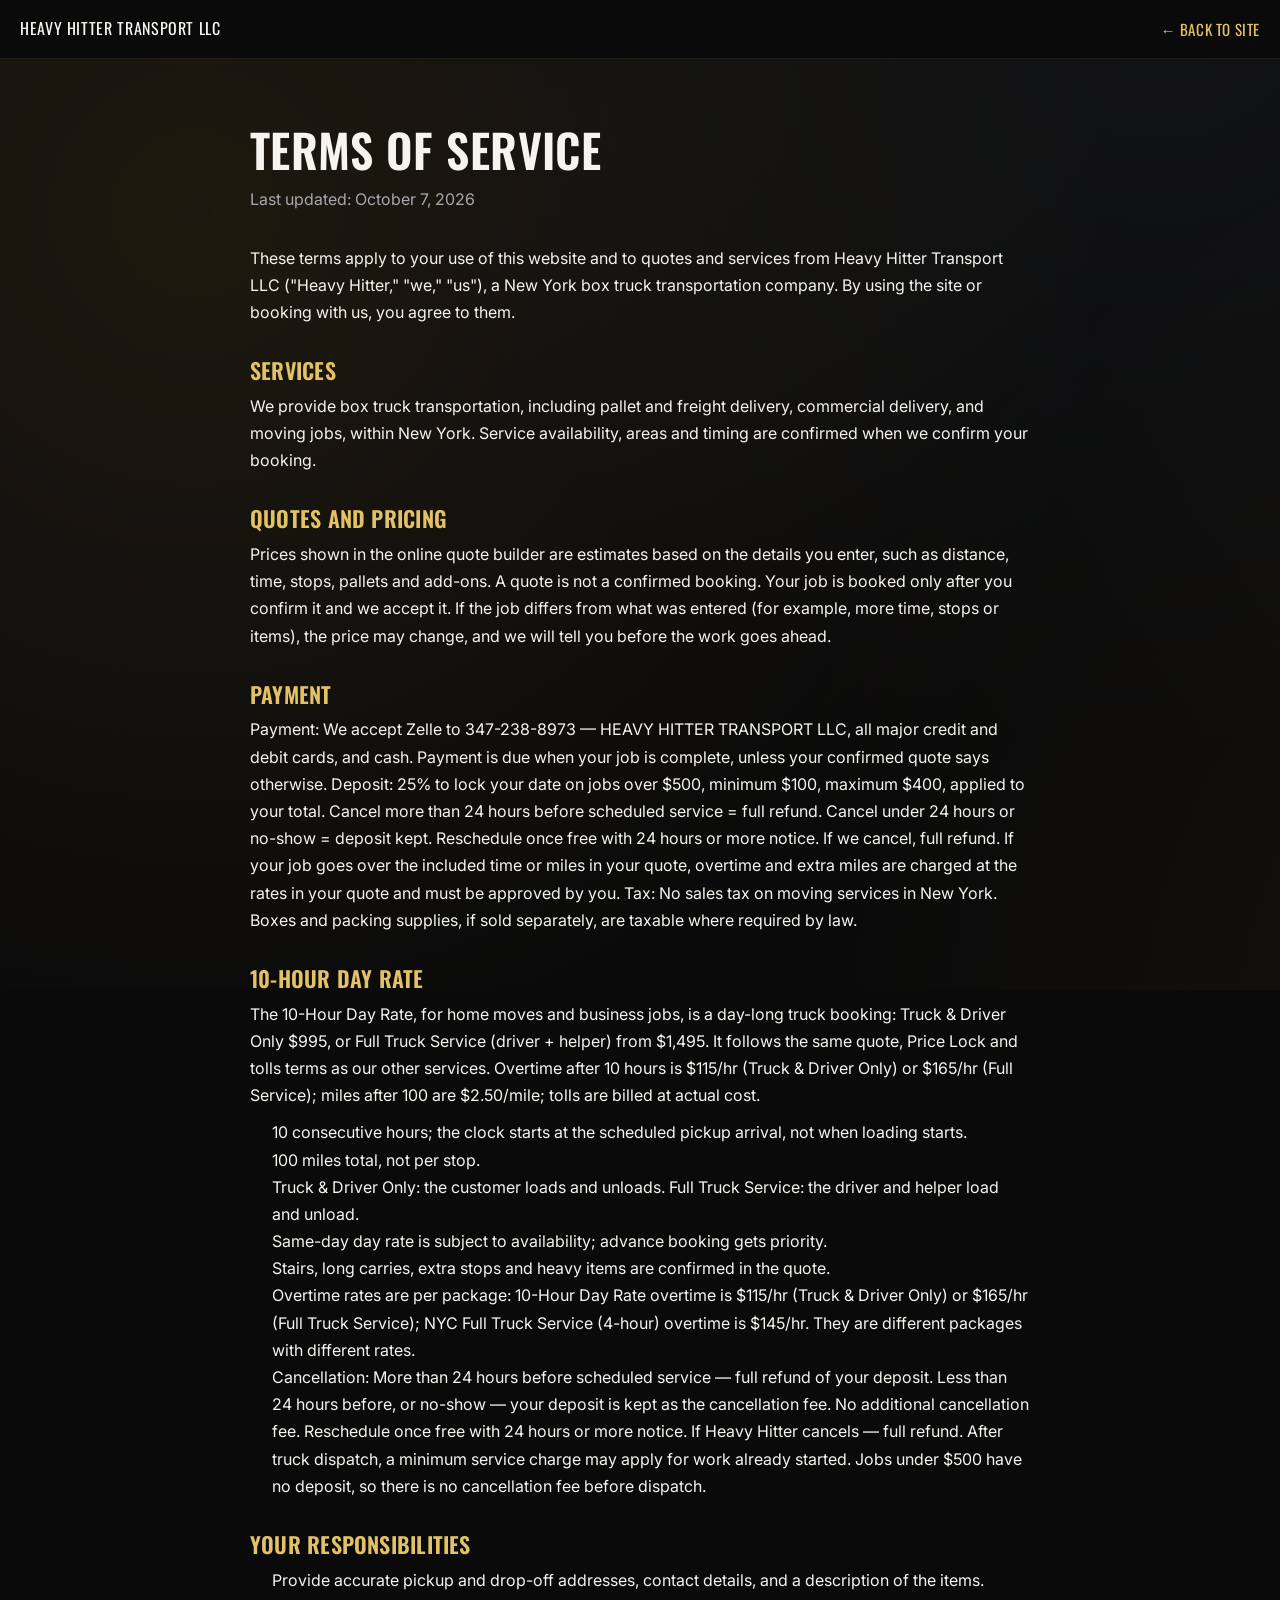
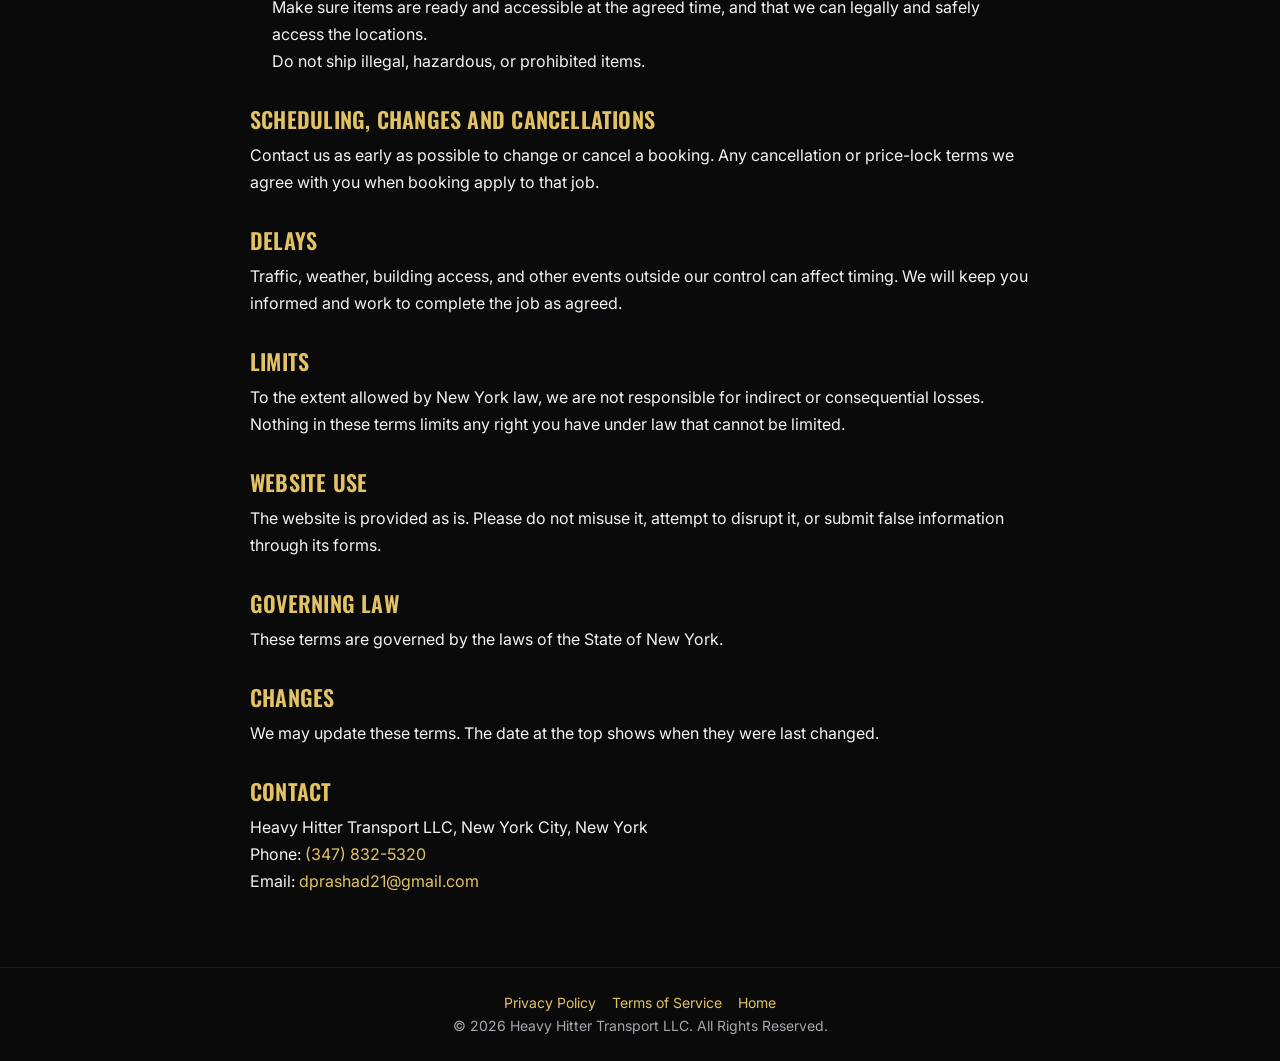
==== commit ce4e3f19: "Release 2026-11-13: terms.html" ====
--- a/terms.html
+++ b/terms.html
@@ -39,6 +39,19 @@
 <p>We provide box truck transportation, including pallet and freight delivery, commercial delivery, and moving jobs, within New York. Service availability, areas and timing are confirmed when we confirm your booking.</p>
 <h2>Quotes and pricing</h2>
 <p>Prices shown in the online quote builder are estimates based on the details you enter, such as distance, time, stops, pallets and add-ons. A quote is not a confirmed booking. Your job is booked only after you confirm it and we accept it. If the job differs from what was entered (for example, more time, stops or items), the price may change, and we will tell you before the work goes ahead.</p>
+<h2>Payment</h2>
+<p>Payment: We accept Zelle to 347-238-8973 &mdash; HEAVY HITTER TRANSPORT LLC, all major credit and debit cards, and cash. Payment is due when your job is complete, unless your confirmed quote says otherwise. Deposit: 25% to lock your date on jobs over $500, minimum $100, maximum $400, applied to your total. Cancel more than 24 hours before scheduled service = full refund. Cancel under 24 hours or no-show = deposit kept. Reschedule once free with 24 hours or more notice. If we cancel, full refund. If your job goes over the included time or miles in your quote, overtime and extra miles are charged at the rates in your quote and must be approved by you. Tax: No sales tax on moving services in New York. Boxes and packing supplies, if sold separately, are taxable where required by law.</p>
+<h2>10-Hour Day Rate</h2>
+<p>The 10-Hour Day Rate, for home moves and business jobs, is a day-long truck booking: Truck &amp; Driver Only $995, or Full Truck Service (driver + helper) from $1,495. It follows the same quote, Price Lock and tolls terms as our other services. Overtime after 10 hours is $115/hr (Truck &amp; Driver Only) or $165/hr (Full Service); miles after 100 are $2.50/mile; tolls are billed at actual cost.</p>
+<ul>
+<li>10 consecutive hours; the clock starts at the scheduled pickup arrival, not when loading starts.</li>
+<li>100 miles total, not per stop.</li>
+<li>Truck &amp; Driver Only: the customer loads and unloads. Full Truck Service: the driver and helper load and unload.</li>
+<li>Same-day day rate is subject to availability; advance booking gets priority.</li>
+<li>Stairs, long carries, extra stops and heavy items are confirmed in the quote.</li>
+<li>Overtime rates are per package: 10-Hour Day Rate overtime is $115/hr (Truck &amp; Driver Only) or $165/hr (Full Truck Service); NYC Full Truck Service (4-hour) overtime is $145/hr. They are different packages with different rates.</li>
+<li id="cancellation">Cancellation: More than 24 hours before scheduled service — full refund of your deposit. Less than 24 hours before, or no-show — your deposit is kept as the cancellation fee. No additional cancellation fee. Reschedule once free with 24 hours or more notice. If Heavy Hitter cancels — full refund. After truck dispatch, a minimum service charge may apply for work already started. Jobs under $500 have no deposit, so there is no cancellation fee before dispatch.</li>
+</ul>
 <h2>Your responsibilities</h2>
 <ul>
 <li>Provide accurate pickup and drop-off addresses, contact details, and a description of the items.</li>
--- a/assets/css/styles.css
+++ b/assets/css/styles.css
@@ -1590,3 +1590,72 @@
   font-size: 14px;
 }
 .skip-link:focus { left: 12px; top: 12px; }
+
+/* ---- Residential section, quote CTAs (2026-10-29) ---- */
+.service-card { display: flex; flex-direction: column; }
+.card-cta {
+  margin-top: auto; padding-top: 16px; display: inline-flex; align-items: center; gap: 6px;
+  color: var(--c-gold-light); font-weight: 700; font-size: 13px; letter-spacing: 0.06em; text-transform: uppercase;
+  text-decoration: none; min-height: 44px;
+}
+.card-cta:hover { color: var(--c-gold); }
+.card-cta span { transition: transform .2s ease; }
+.card-cta:hover span { transform: translateX(4px); }
+.res-section { background: linear-gradient(180deg, rgba(200,161,59,0.05), transparent 40%); }
+.res-hero-cta { justify-content: center; margin: 8px 0 44px; }
+.res-how { margin-bottom: 44px; }
+.res-grid { margin-top: 8px; }
+.res-tag {
+  display: inline-block; align-self: flex-start; margin-top: 12px; padding: 4px 10px; border-radius: 999px;
+  border: 1px solid var(--c-border-strong); color: var(--c-gold-light); font-size: 11px; letter-spacing: 0.05em; text-transform: uppercase;
+}
+.res-note { max-width: 760px; margin: 32px auto 0; text-align: center; color: var(--c-muted); font-size: 15px; }
+.tier-price.tier-quote { font-size: 34px; }
+.tier-cta { margin-top: 18px; }
+.quote-cta-block {
+  margin: 48px auto 0; max-width: 820px; text-align: center; padding: 36px 24px;
+  background: var(--c-charcoal); border: 1px solid var(--c-border-strong); border-radius: var(--radius-md);
+}
+.quote-cta-block h3 { font-size: 26px; margin-bottom: 10px; }
+.quote-cta-block p { color: var(--c-muted); max-width: 560px; margin: 0 auto 22px; }
+.quote-cta-block .btn-row { justify-content: center; }
+@media (max-width: 560px) {
+  .res-hero-cta .btn, .quote-cta-block .btn { width: 100%; }
+}
+
+/* mobile overflow fix: quote section grid children may not exceed the viewport */
+.quote-layout > *, .quote-form, .form-grid { min-width: 0; }
+.quote-side .btn { white-space: normal; max-width: 100%; }
+
+/* 10-Hour Day Rate card (additive) */
+.tier-price-multi { margin: 20px 0 22px; display: grid; gap: 10px; }
+.tpm-row { display: flex; justify-content: space-between; align-items: baseline; gap: 12px; flex-wrap: nowrap; border-bottom: 1px solid var(--c-border-strong); padding-bottom: 8px; }
+.tpm-k { color: var(--c-muted); font-size: 12.5px; text-transform: uppercase; letter-spacing: 0.06em; font-family: var(--ff-display); }
+.tpm-v { font-family: var(--ff-mono); font-weight: 600; font-size: clamp(20px, 2.6vw, 24px); color: var(--c-gold); line-height: 1.1; white-space: nowrap; }
+.tier-small { font-size: 12px; line-height: 1.6; }
+
+/* ---- Payment line, Proof of Delivery cards, job flow ---- */
+.pay-line { margin: 18px auto 0; max-width: 820px; text-align: center; color: #dcdbd6; font-size: 14.5px; }
+.pay-line strong { color: var(--c-gold); }
+.footer-pay { display: block; color: var(--c-muted); font-size: 13.5px; margin: 4px 0; }
+.pod-grid { display: grid; grid-template-columns: repeat(3, 1fr); gap: 14px; align-items: start; }
+@media (max-width: 900px) { .pod-grid { grid-template-columns: repeat(2, 1fr); } }
+@media (max-width: 620px) { .pod-grid { grid-template-columns: 1fr; } }
+.pod-card { border: 1px solid var(--c-border); border-radius: var(--radius-md); background: rgba(255,255,255,0.02); overflow: hidden; transition: border-color .2s; }
+.pod-card.open { border-color: var(--c-gold); }
+.pod-q { width: 100%; display: flex; justify-content: space-between; align-items: center; gap: 10px; text-align: left; padding: 18px 16px; background: none; border: 0; color: #dcdbd6; font: inherit; font-size: 14.5px; cursor: pointer; min-height: 56px; }
+.pod-q .plus { color: var(--c-gold); font-size: 20px; flex: none; transition: transform .2s; }
+.pod-card.open .plus { transform: rotate(45deg); }
+.pod-a { max-height: 0; overflow: hidden; transition: max-height .3s ease; }
+.pod-a p { margin: 0; padding: 0 16px 18px; font-size: 14px; color: #bdbcb6; line-height: 1.55; }
+.job-flow { margin: 44px auto 0; max-width: 820px; }
+.job-flow h3 { text-align: center; text-transform: uppercase; font-size: 22px; margin-bottom: 18px; }
+.flow-list { list-style: none; margin: 0; padding: 0; border-left: 2px solid var(--c-border); margin-left: 16px; }
+.flow-list li { position: relative; display: flex; gap: 14px; padding: 0 0 18px 22px; }
+.flow-n { position: absolute; left: -17px; top: -2px; width: 32px; height: 32px; border-radius: 50%; background: #0a0a0c; border: 2px solid var(--c-gold); color: var(--c-gold); font-weight: 700; display: flex; align-items: center; justify-content: center; font-size: 14px; }
+.flow-list li div { display: flex; flex-direction: column; padding-left: 12px; }
+.flow-list strong { color: #fff; font-size: 15px; }
+.flow-list li span:not(.flow-n) { color: #bdbcb6; font-size: 14px; }
+.flow-link { color: var(--c-gold); font-size: 13px; margin-top: 2px; }
+.pod-status-btn { display: block; max-width: 320px; margin: 10px auto 0; text-align: center; }
+.flow-note { text-align: center; color: var(--c-muted); font-size: 13px; margin-top: 10px; }
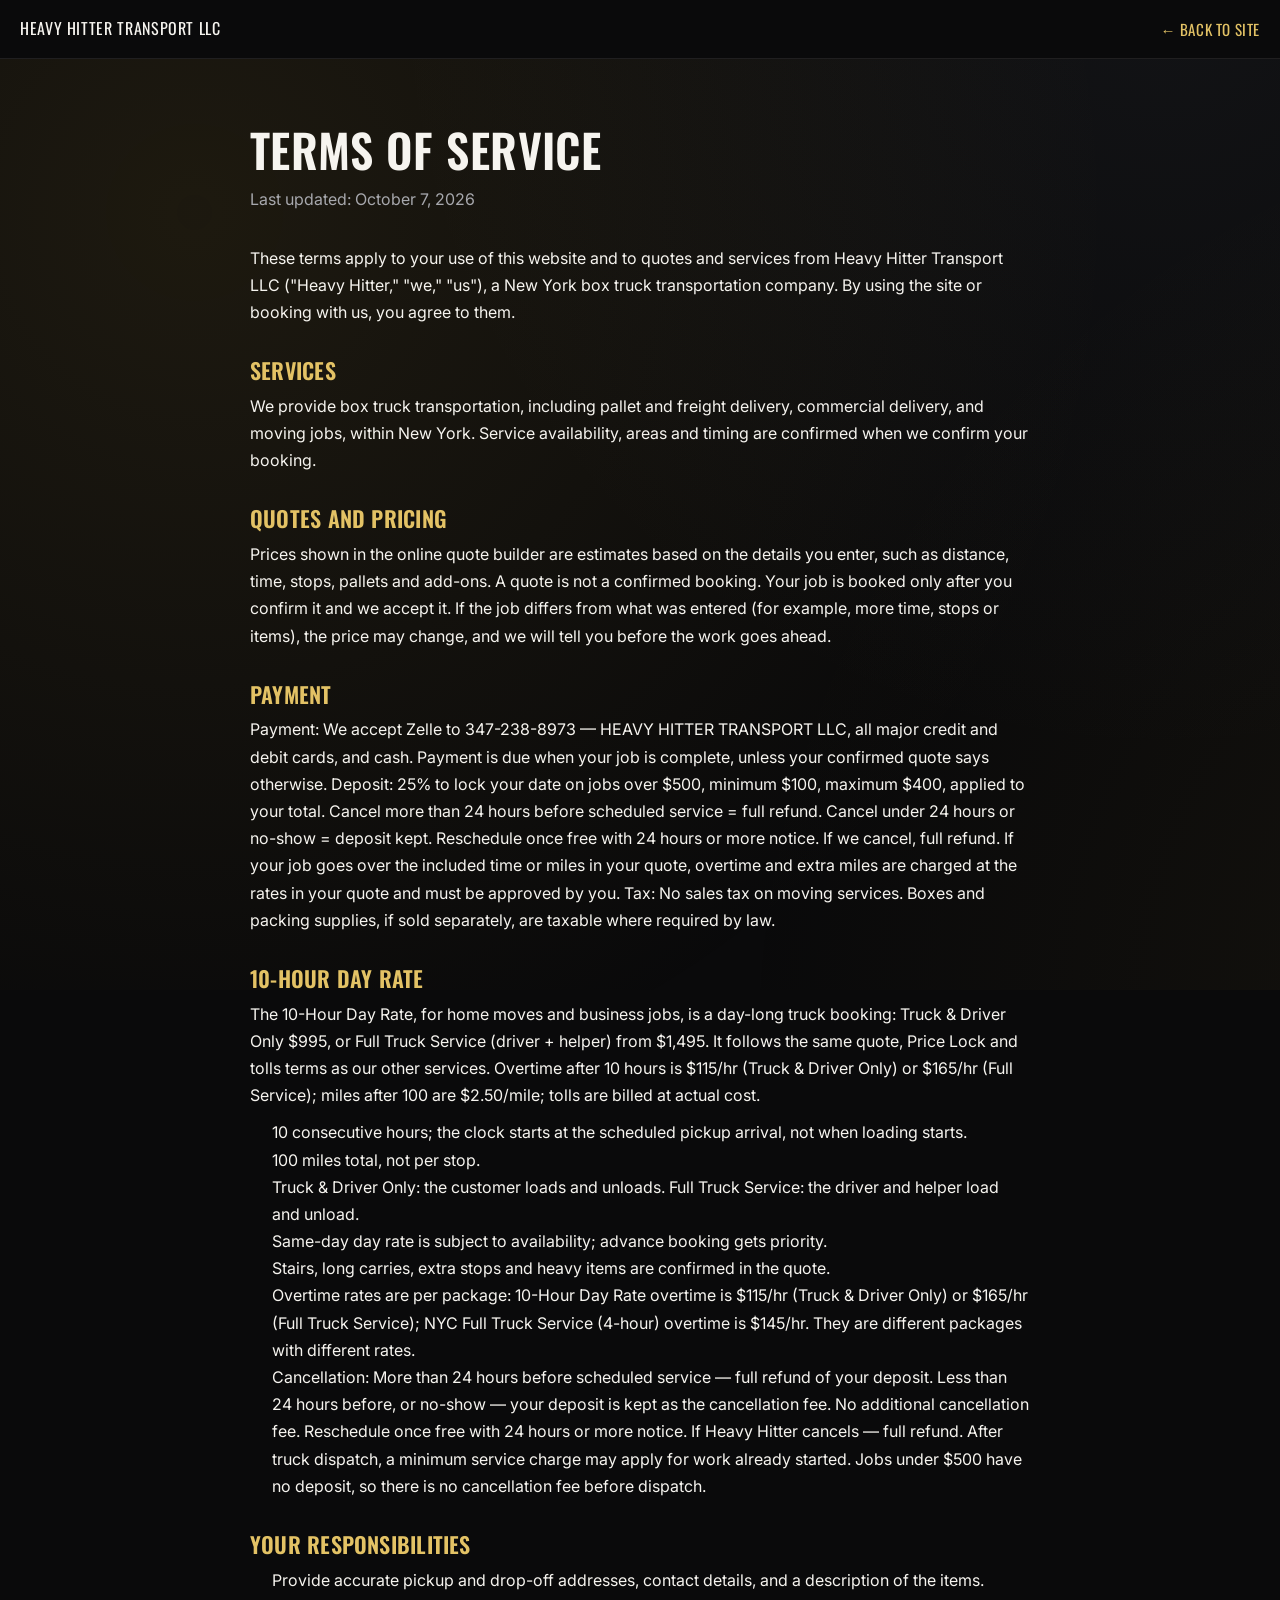
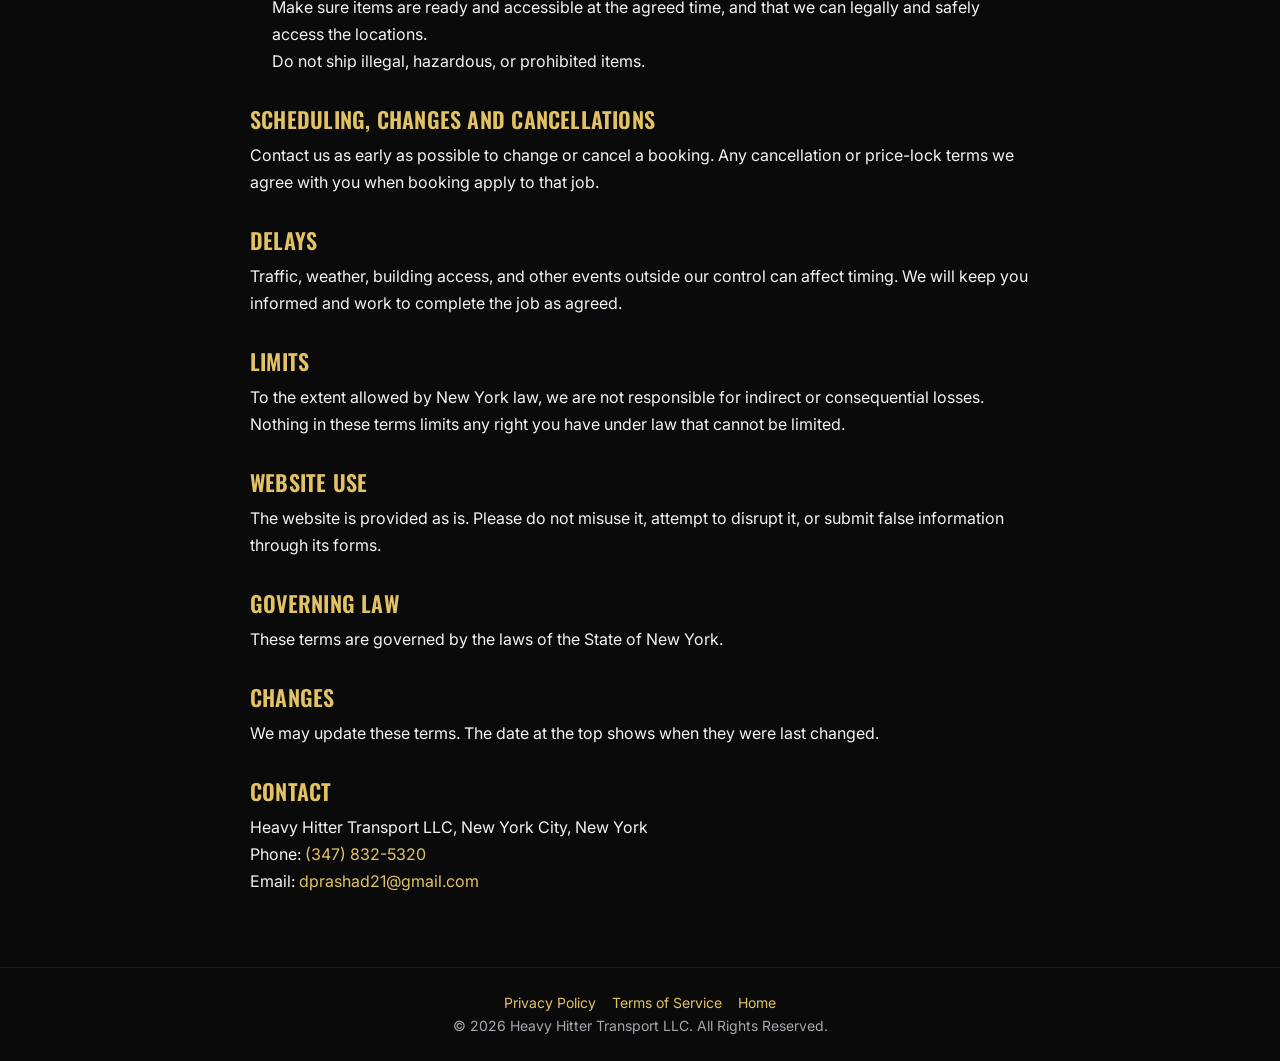
==== commit f5569335: "Tax wording fix: exact owner sentence in terms.html" ====
--- a/terms.html
+++ b/terms.html
@@ -40,7 +40,7 @@
 <h2>Quotes and pricing</h2>
 <p>Prices shown in the online quote builder are estimates based on the details you enter, such as distance, time, stops, pallets and add-ons. A quote is not a confirmed booking. Your job is booked only after you confirm it and we accept it. If the job differs from what was entered (for example, more time, stops or items), the price may change, and we will tell you before the work goes ahead.</p>
 <h2>Payment</h2>
-<p>Payment: We accept Zelle to 347-238-8973 &mdash; HEAVY HITTER TRANSPORT LLC, all major credit and debit cards, and cash. Payment is due when your job is complete, unless your confirmed quote says otherwise. Deposit: 25% to lock your date on jobs over $500, minimum $100, maximum $400, applied to your total. Cancel more than 24 hours before scheduled service = full refund. Cancel under 24 hours or no-show = deposit kept. Reschedule once free with 24 hours or more notice. If we cancel, full refund. If your job goes over the included time or miles in your quote, overtime and extra miles are charged at the rates in your quote and must be approved by you. Tax: No sales tax on moving services in New York. Boxes and packing supplies, if sold separately, are taxable where required by law.</p>
+<p>Payment: We accept Zelle to 347-238-8973 &mdash; HEAVY HITTER TRANSPORT LLC, all major credit and debit cards, and cash. Payment is due when your job is complete, unless your confirmed quote says otherwise. Deposit: 25% to lock your date on jobs over $500, minimum $100, maximum $400, applied to your total. Cancel more than 24 hours before scheduled service = full refund. Cancel under 24 hours or no-show = deposit kept. Reschedule once free with 24 hours or more notice. If we cancel, full refund. If your job goes over the included time or miles in your quote, overtime and extra miles are charged at the rates in your quote and must be approved by you. Tax: No sales tax on moving services. Boxes and packing supplies, if sold separately, are taxable where required by law.</p>
 <h2>10-Hour Day Rate</h2>
 <p>The 10-Hour Day Rate, for home moves and business jobs, is a day-long truck booking: Truck &amp; Driver Only $995, or Full Truck Service (driver + helper) from $1,495. It follows the same quote, Price Lock and tolls terms as our other services. Overtime after 10 hours is $115/hr (Truck &amp; Driver Only) or $165/hr (Full Service); miles after 100 are $2.50/mile; tolls are billed at actual cost.</p>
 <ul>
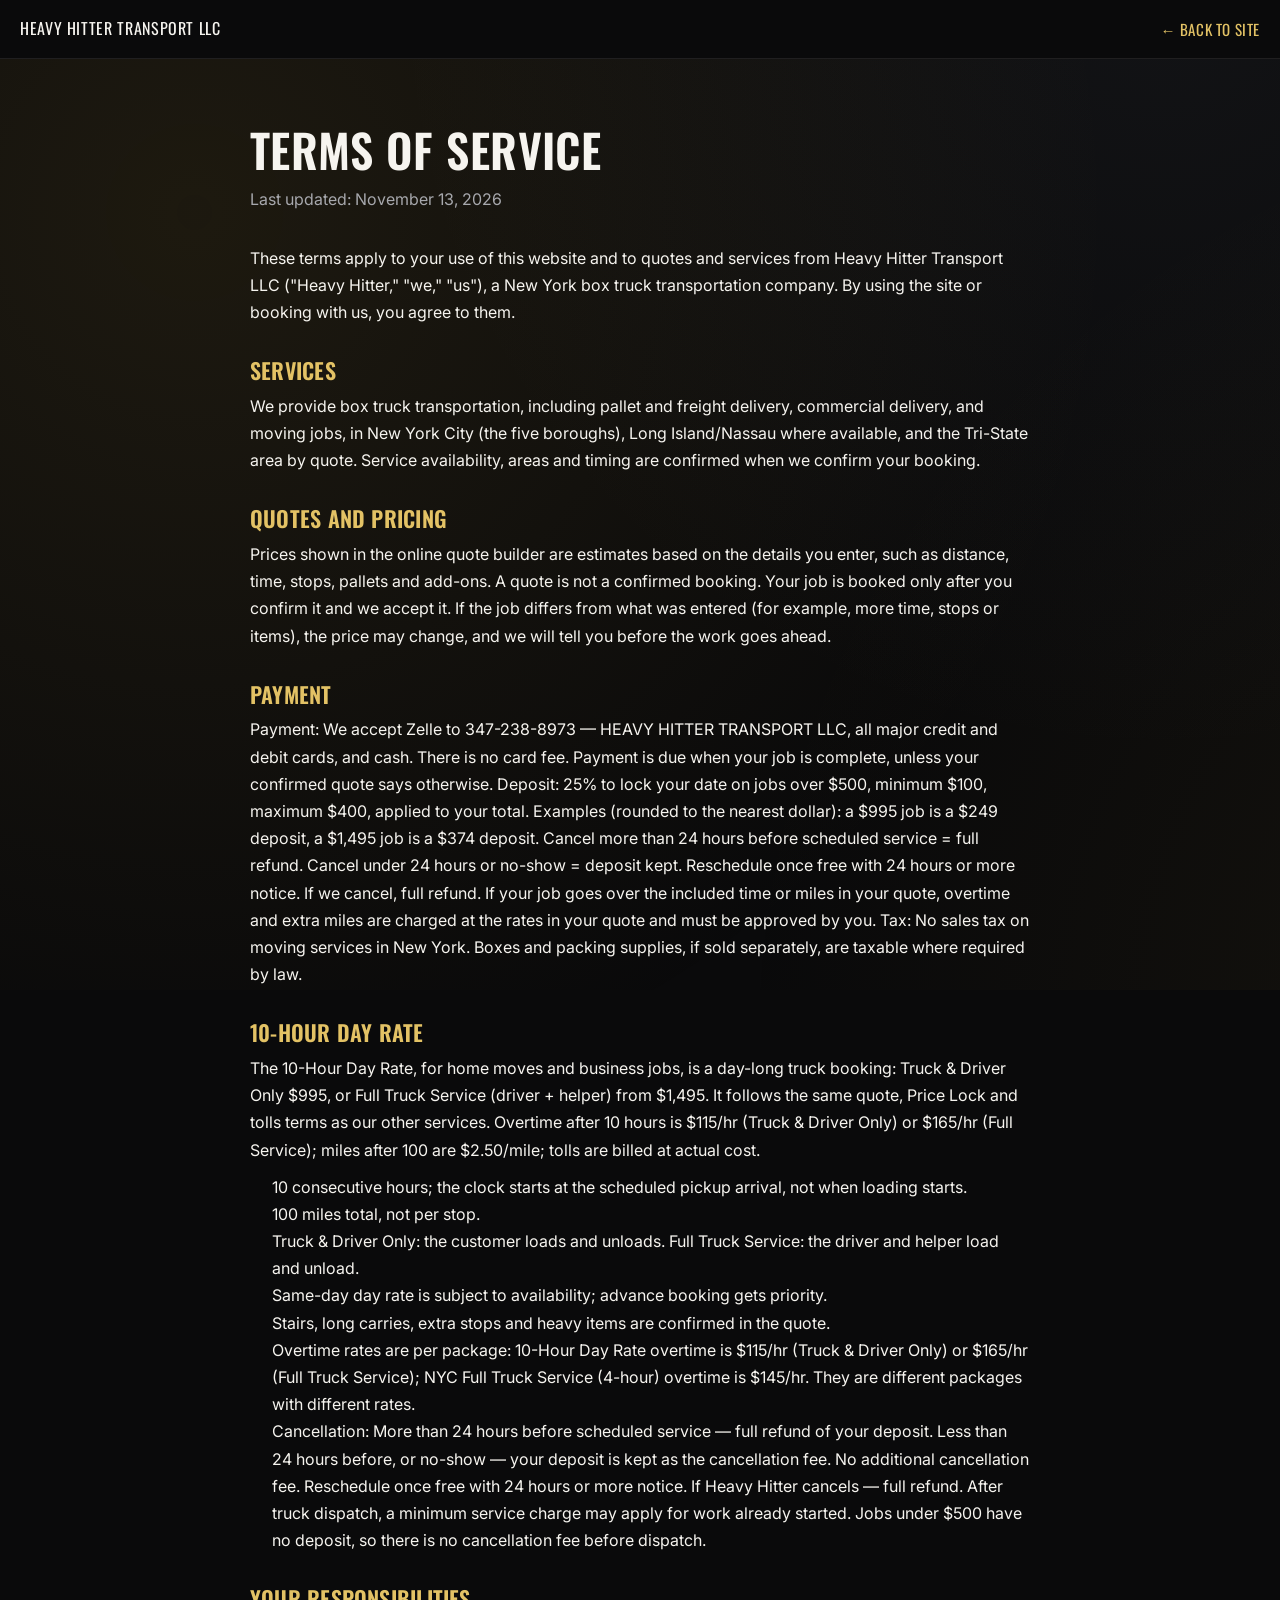
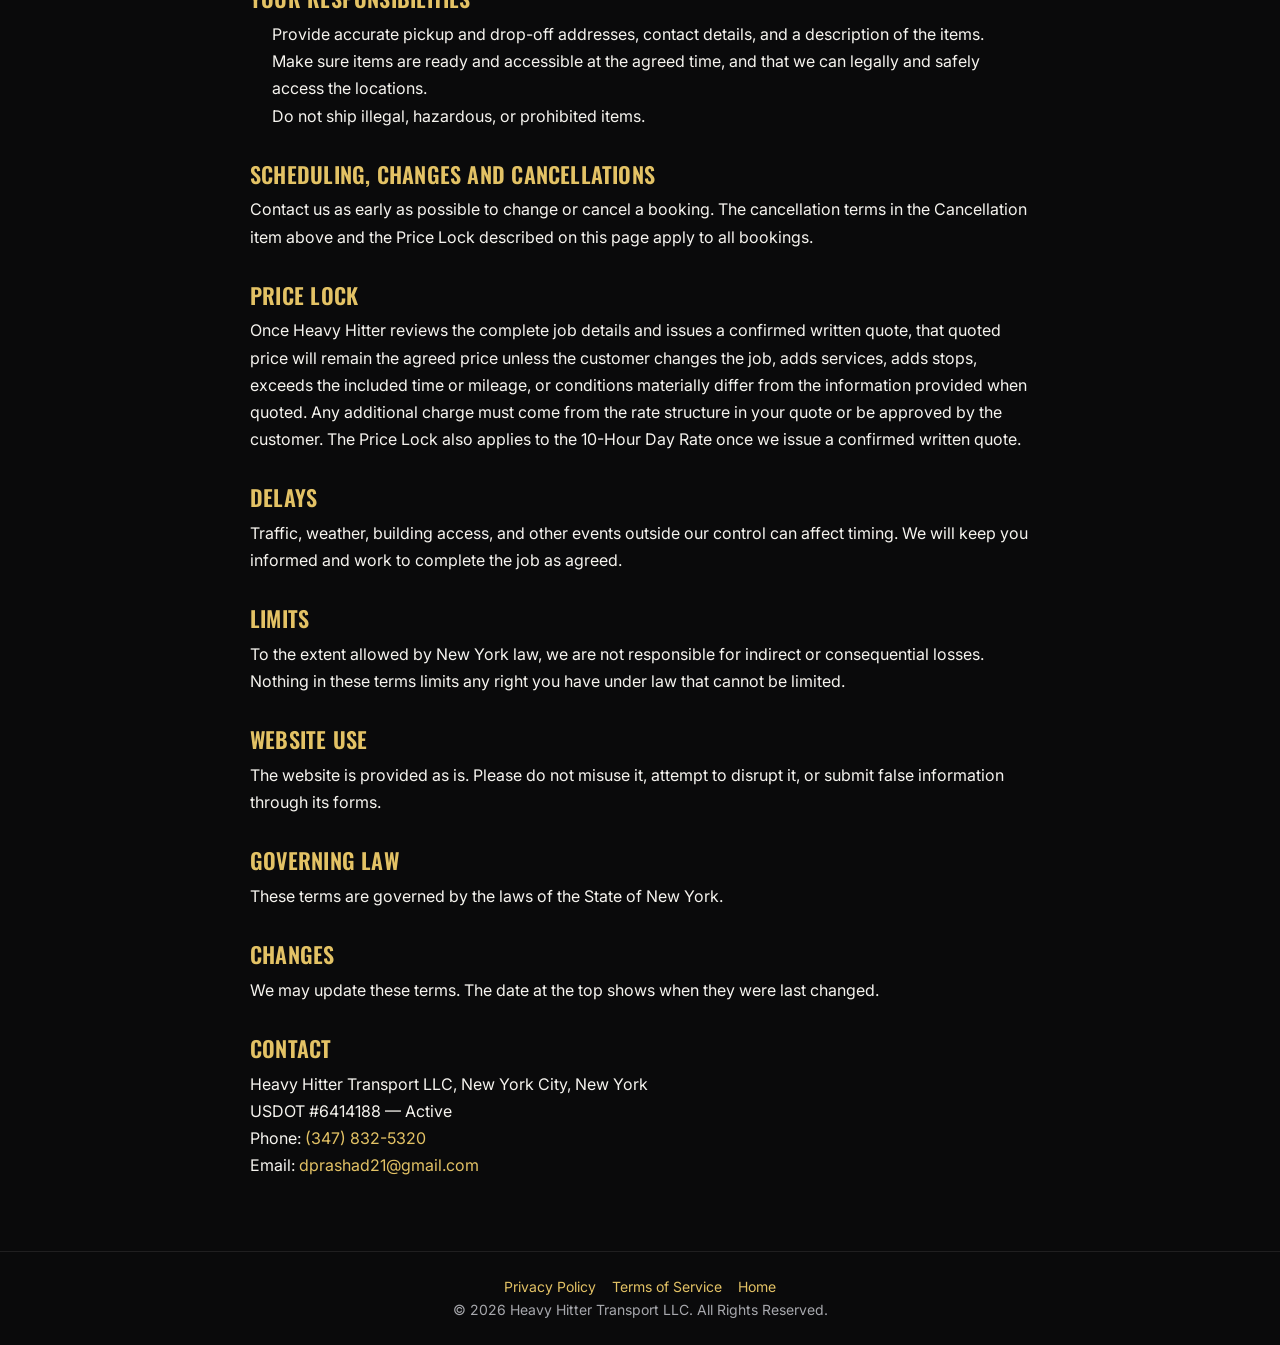
==== commit e6a37315: "Publish approved Terms/tax/card-fee updates: terms.html" ====
--- a/terms.html
+++ b/terms.html
@@ -32,15 +32,15 @@
 <div class="legal-top"><a href="/">Heavy Hitter Transport LLC</a><a class="back" href="/">&larr; Back to site</a></div>
 <main class="legal-wrap" id="main">
 <h1>Terms of Service</h1>
-<p class="legal-updated">Last updated: October 7, 2026</p>
+<p class="legal-updated">Last updated: November 13, 2026</p>
 
 <p>These terms apply to your use of this website and to quotes and services from Heavy Hitter Transport LLC ("Heavy Hitter," "we," "us"), a New York box truck transportation company. By using the site or booking with us, you agree to them.</p>
 <h2>Services</h2>
-<p>We provide box truck transportation, including pallet and freight delivery, commercial delivery, and moving jobs, within New York. Service availability, areas and timing are confirmed when we confirm your booking.</p>
+<p>We provide box truck transportation, including pallet and freight delivery, commercial delivery, and moving jobs, in New York City (the five boroughs), Long Island/Nassau where available, and the Tri-State area by quote. Service availability, areas and timing are confirmed when we confirm your booking.</p>
 <h2>Quotes and pricing</h2>
 <p>Prices shown in the online quote builder are estimates based on the details you enter, such as distance, time, stops, pallets and add-ons. A quote is not a confirmed booking. Your job is booked only after you confirm it and we accept it. If the job differs from what was entered (for example, more time, stops or items), the price may change, and we will tell you before the work goes ahead.</p>
 <h2>Payment</h2>
-<p>Payment: We accept Zelle to 347-238-8973 &mdash; HEAVY HITTER TRANSPORT LLC, all major credit and debit cards, and cash. Payment is due when your job is complete, unless your confirmed quote says otherwise. Deposit: 25% to lock your date on jobs over $500, minimum $100, maximum $400, applied to your total. Cancel more than 24 hours before scheduled service = full refund. Cancel under 24 hours or no-show = deposit kept. Reschedule once free with 24 hours or more notice. If we cancel, full refund. If your job goes over the included time or miles in your quote, overtime and extra miles are charged at the rates in your quote and must be approved by you. Tax: No sales tax on moving services. Boxes and packing supplies, if sold separately, are taxable where required by law.</p>
+<p>Payment: We accept Zelle to 347-238-8973 &mdash; HEAVY HITTER TRANSPORT LLC, all major credit and debit cards, and cash. There is no card fee. Payment is due when your job is complete, unless your confirmed quote says otherwise. Deposit: 25% to lock your date on jobs over $500, minimum $100, maximum $400, applied to your total. Examples (rounded to the nearest dollar): a $995 job is a $249 deposit, a $1,495 job is a $374 deposit. Cancel more than 24 hours before scheduled service = full refund. Cancel under 24 hours or no-show = deposit kept. Reschedule once free with 24 hours or more notice. If we cancel, full refund. If your job goes over the included time or miles in your quote, overtime and extra miles are charged at the rates in your quote and must be approved by you. Tax: No sales tax on moving services in New York. Boxes and packing supplies, if sold separately, are taxable where required by law.</p>
 <h2>10-Hour Day Rate</h2>
 <p>The 10-Hour Day Rate, for home moves and business jobs, is a day-long truck booking: Truck &amp; Driver Only $995, or Full Truck Service (driver + helper) from $1,495. It follows the same quote, Price Lock and tolls terms as our other services. Overtime after 10 hours is $115/hr (Truck &amp; Driver Only) or $165/hr (Full Service); miles after 100 are $2.50/mile; tolls are billed at actual cost.</p>
 <ul>
@@ -59,7 +59,9 @@
 <li>Do not ship illegal, hazardous, or prohibited items.</li>
 </ul>
 <h2>Scheduling, changes and cancellations</h2>
-<p>Contact us as early as possible to change or cancel a booking. Any cancellation or price-lock terms we agree with you when booking apply to that job.</p>
+<p>Contact us as early as possible to change or cancel a booking. The cancellation terms in the Cancellation item above and the Price Lock described on this page apply to all bookings.</p>
+<h2>Price Lock</h2>
+<p>Once Heavy Hitter reviews the complete job details and issues a confirmed written quote, that quoted price will remain the agreed price unless the customer changes the job, adds services, adds stops, exceeds the included time or mileage, or conditions materially differ from the information provided when quoted. Any additional charge must come from the rate structure in your quote or be approved by the customer. The Price Lock also applies to the 10-Hour Day Rate once we issue a confirmed written quote.</p>
 <h2>Delays</h2>
 <p>Traffic, weather, building access, and other events outside our control can affect timing. We will keep you informed and work to complete the job as agreed.</p>
 <h2>Limits</h2>
@@ -72,7 +74,7 @@
 <p>We may update these terms. The date at the top shows when they were last changed.</p>
 
 <h2>Contact</h2>
-<p>Heavy Hitter Transport LLC, New York City, New York<br />Phone: <a href="tel:+13478325320">(347) 832-5320</a><br />Email: <a href="mailto:dprashad21@gmail.com">dprashad21@gmail.com</a></p>
+<p>Heavy Hitter Transport LLC, New York City, New York<br />USDOT #6414188 &mdash; Active<br />Phone: <a href="tel:+13478325320">(347) 832-5320</a><br />Email: <a href="mailto:dprashad21@gmail.com">dprashad21@gmail.com</a></p>
 </main>
 <div class="legal-foot"><a href="privacy.html">Privacy Policy</a><a href="terms.html">Terms of Service</a><a href="/">Home</a><p>&copy; 2026 Heavy Hitter Transport LLC. All Rights Reserved.</p></div>
 </body>
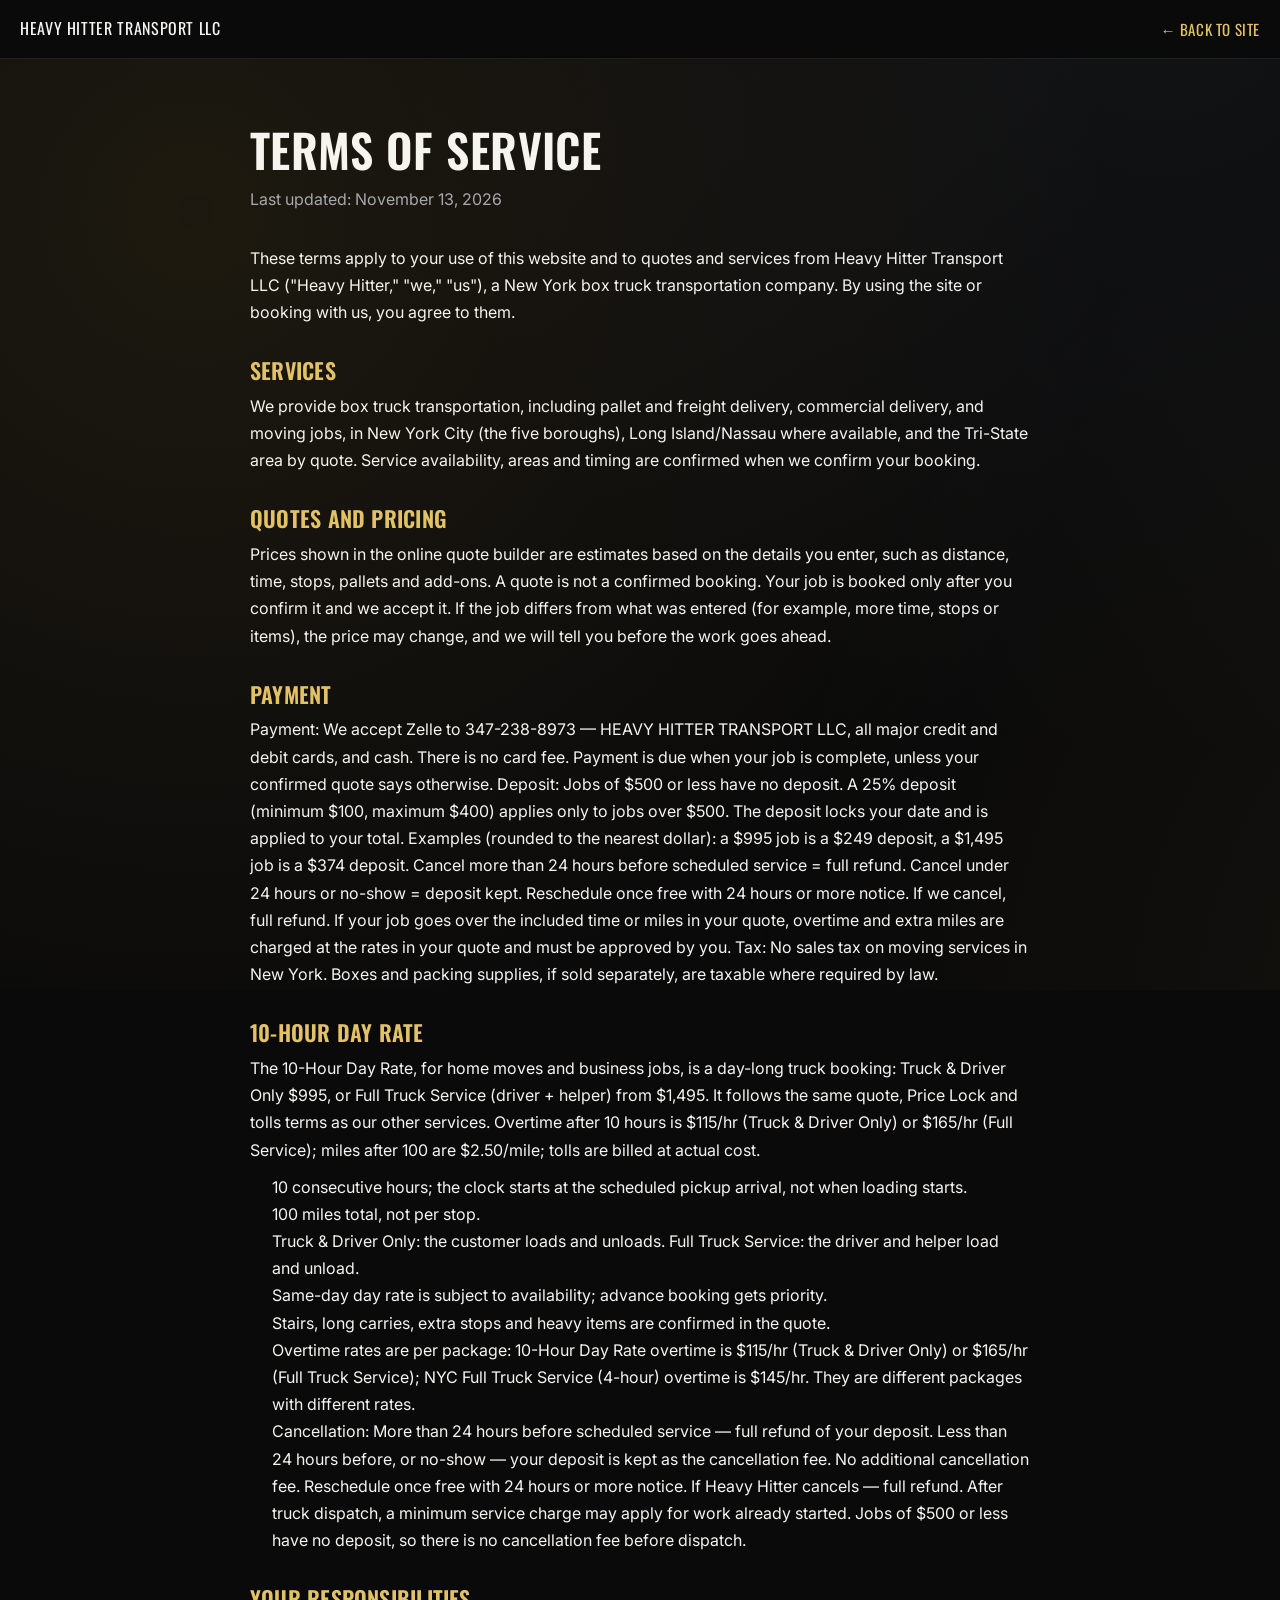
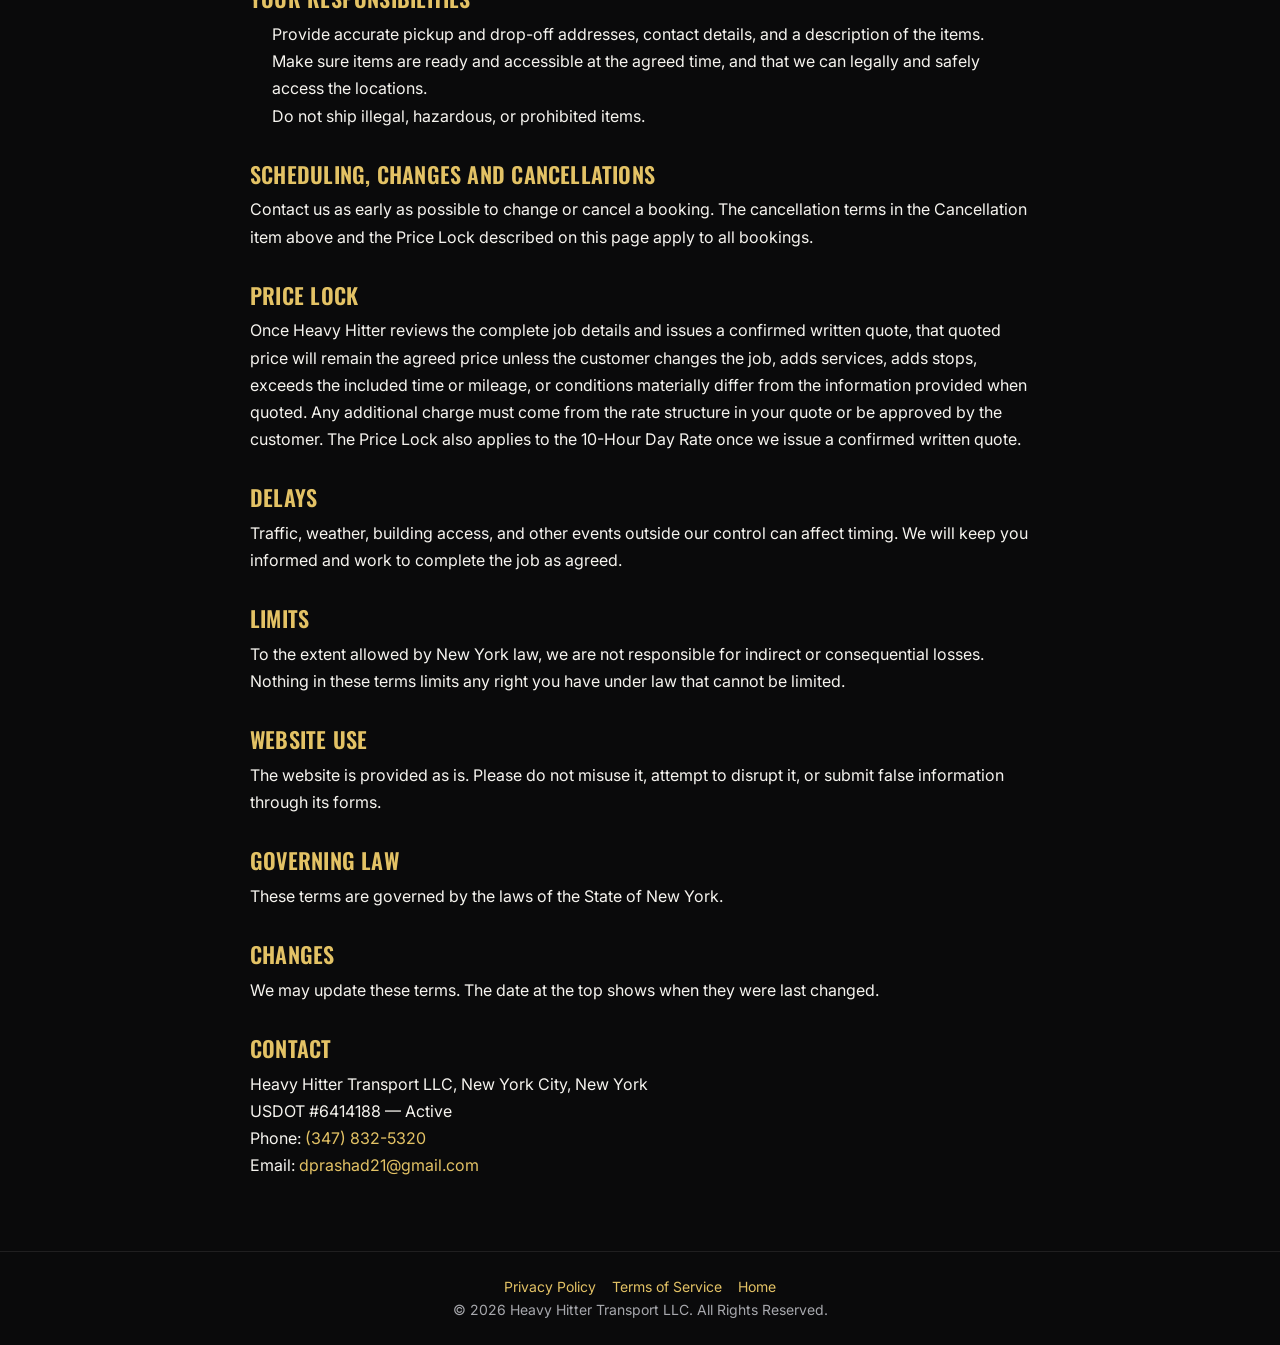
==== commit 272596a4: "Publish approved Terms/tax/card-fee updates: terms.html" ====
--- a/terms.html
+++ b/terms.html
@@ -40,7 +40,7 @@
 <h2>Quotes and pricing</h2>
 <p>Prices shown in the online quote builder are estimates based on the details you enter, such as distance, time, stops, pallets and add-ons. A quote is not a confirmed booking. Your job is booked only after you confirm it and we accept it. If the job differs from what was entered (for example, more time, stops or items), the price may change, and we will tell you before the work goes ahead.</p>
 <h2>Payment</h2>
-<p>Payment: We accept Zelle to 347-238-8973 &mdash; HEAVY HITTER TRANSPORT LLC, all major credit and debit cards, and cash. There is no card fee. Payment is due when your job is complete, unless your confirmed quote says otherwise. Deposit: 25% to lock your date on jobs over $500, minimum $100, maximum $400, applied to your total. Examples (rounded to the nearest dollar): a $995 job is a $249 deposit, a $1,495 job is a $374 deposit. Cancel more than 24 hours before scheduled service = full refund. Cancel under 24 hours or no-show = deposit kept. Reschedule once free with 24 hours or more notice. If we cancel, full refund. If your job goes over the included time or miles in your quote, overtime and extra miles are charged at the rates in your quote and must be approved by you. Tax: No sales tax on moving services in New York. Boxes and packing supplies, if sold separately, are taxable where required by law.</p>
+<p>Payment: We accept Zelle to 347-238-8973 &mdash; HEAVY HITTER TRANSPORT LLC, all major credit and debit cards, and cash. There is no card fee. Payment is due when your job is complete, unless your confirmed quote says otherwise. Deposit: Jobs of $500 or less have no deposit. A 25% deposit (minimum $100, maximum $400) applies only to jobs over $500. The deposit locks your date and is applied to your total. Examples (rounded to the nearest dollar): a $995 job is a $249 deposit, a $1,495 job is a $374 deposit. Cancel more than 24 hours before scheduled service = full refund. Cancel under 24 hours or no-show = deposit kept. Reschedule once free with 24 hours or more notice. If we cancel, full refund. If your job goes over the included time or miles in your quote, overtime and extra miles are charged at the rates in your quote and must be approved by you. Tax: No sales tax on moving services in New York. Boxes and packing supplies, if sold separately, are taxable where required by law.</p>
 <h2>10-Hour Day Rate</h2>
 <p>The 10-Hour Day Rate, for home moves and business jobs, is a day-long truck booking: Truck &amp; Driver Only $995, or Full Truck Service (driver + helper) from $1,495. It follows the same quote, Price Lock and tolls terms as our other services. Overtime after 10 hours is $115/hr (Truck &amp; Driver Only) or $165/hr (Full Service); miles after 100 are $2.50/mile; tolls are billed at actual cost.</p>
 <ul>
@@ -50,7 +50,7 @@
 <li>Same-day day rate is subject to availability; advance booking gets priority.</li>
 <li>Stairs, long carries, extra stops and heavy items are confirmed in the quote.</li>
 <li>Overtime rates are per package: 10-Hour Day Rate overtime is $115/hr (Truck &amp; Driver Only) or $165/hr (Full Truck Service); NYC Full Truck Service (4-hour) overtime is $145/hr. They are different packages with different rates.</li>
-<li id="cancellation">Cancellation: More than 24 hours before scheduled service — full refund of your deposit. Less than 24 hours before, or no-show — your deposit is kept as the cancellation fee. No additional cancellation fee. Reschedule once free with 24 hours or more notice. If Heavy Hitter cancels — full refund. After truck dispatch, a minimum service charge may apply for work already started. Jobs under $500 have no deposit, so there is no cancellation fee before dispatch.</li>
+<li id="cancellation">Cancellation: More than 24 hours before scheduled service — full refund of your deposit. Less than 24 hours before, or no-show — your deposit is kept as the cancellation fee. No additional cancellation fee. Reschedule once free with 24 hours or more notice. If Heavy Hitter cancels — full refund. After truck dispatch, a minimum service charge may apply for work already started. Jobs of $500 or less have no deposit, so there is no cancellation fee before dispatch.</li>
 </ul>
 <h2>Your responsibilities</h2>
 <ul>
